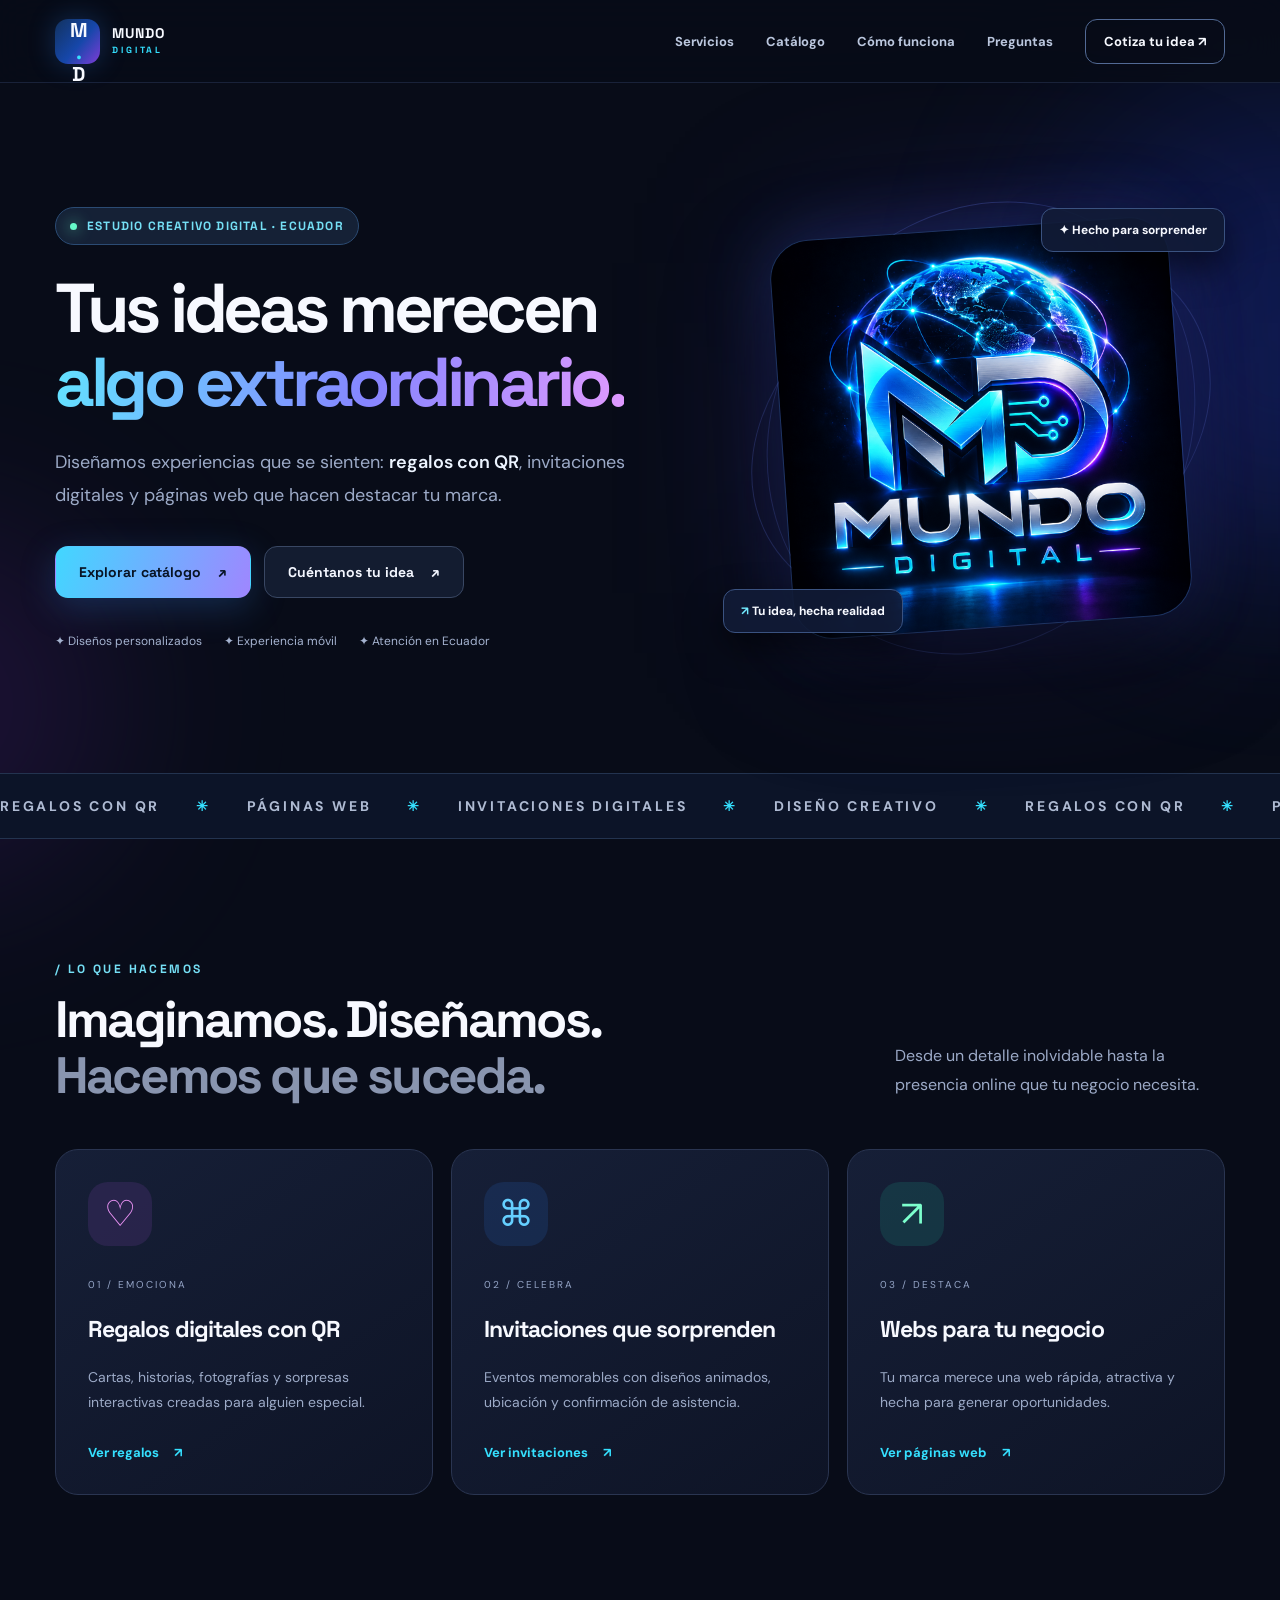
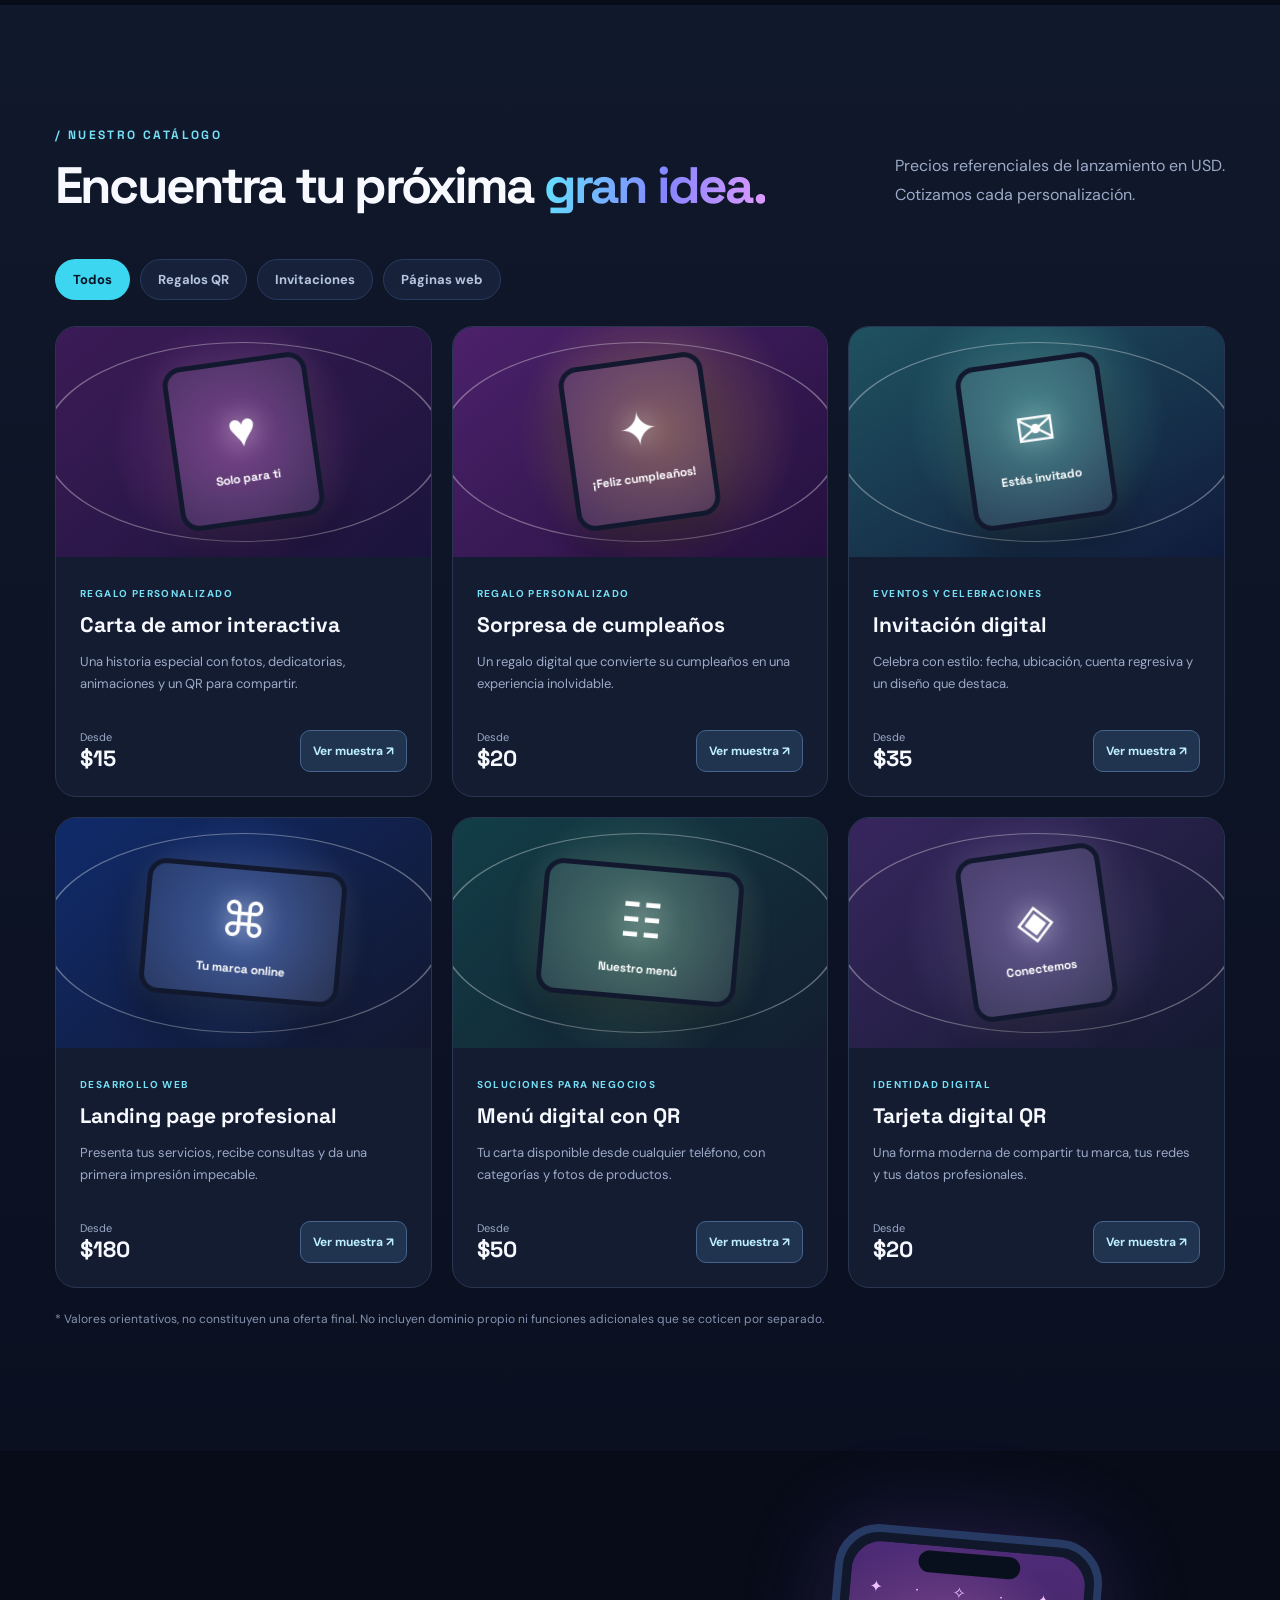
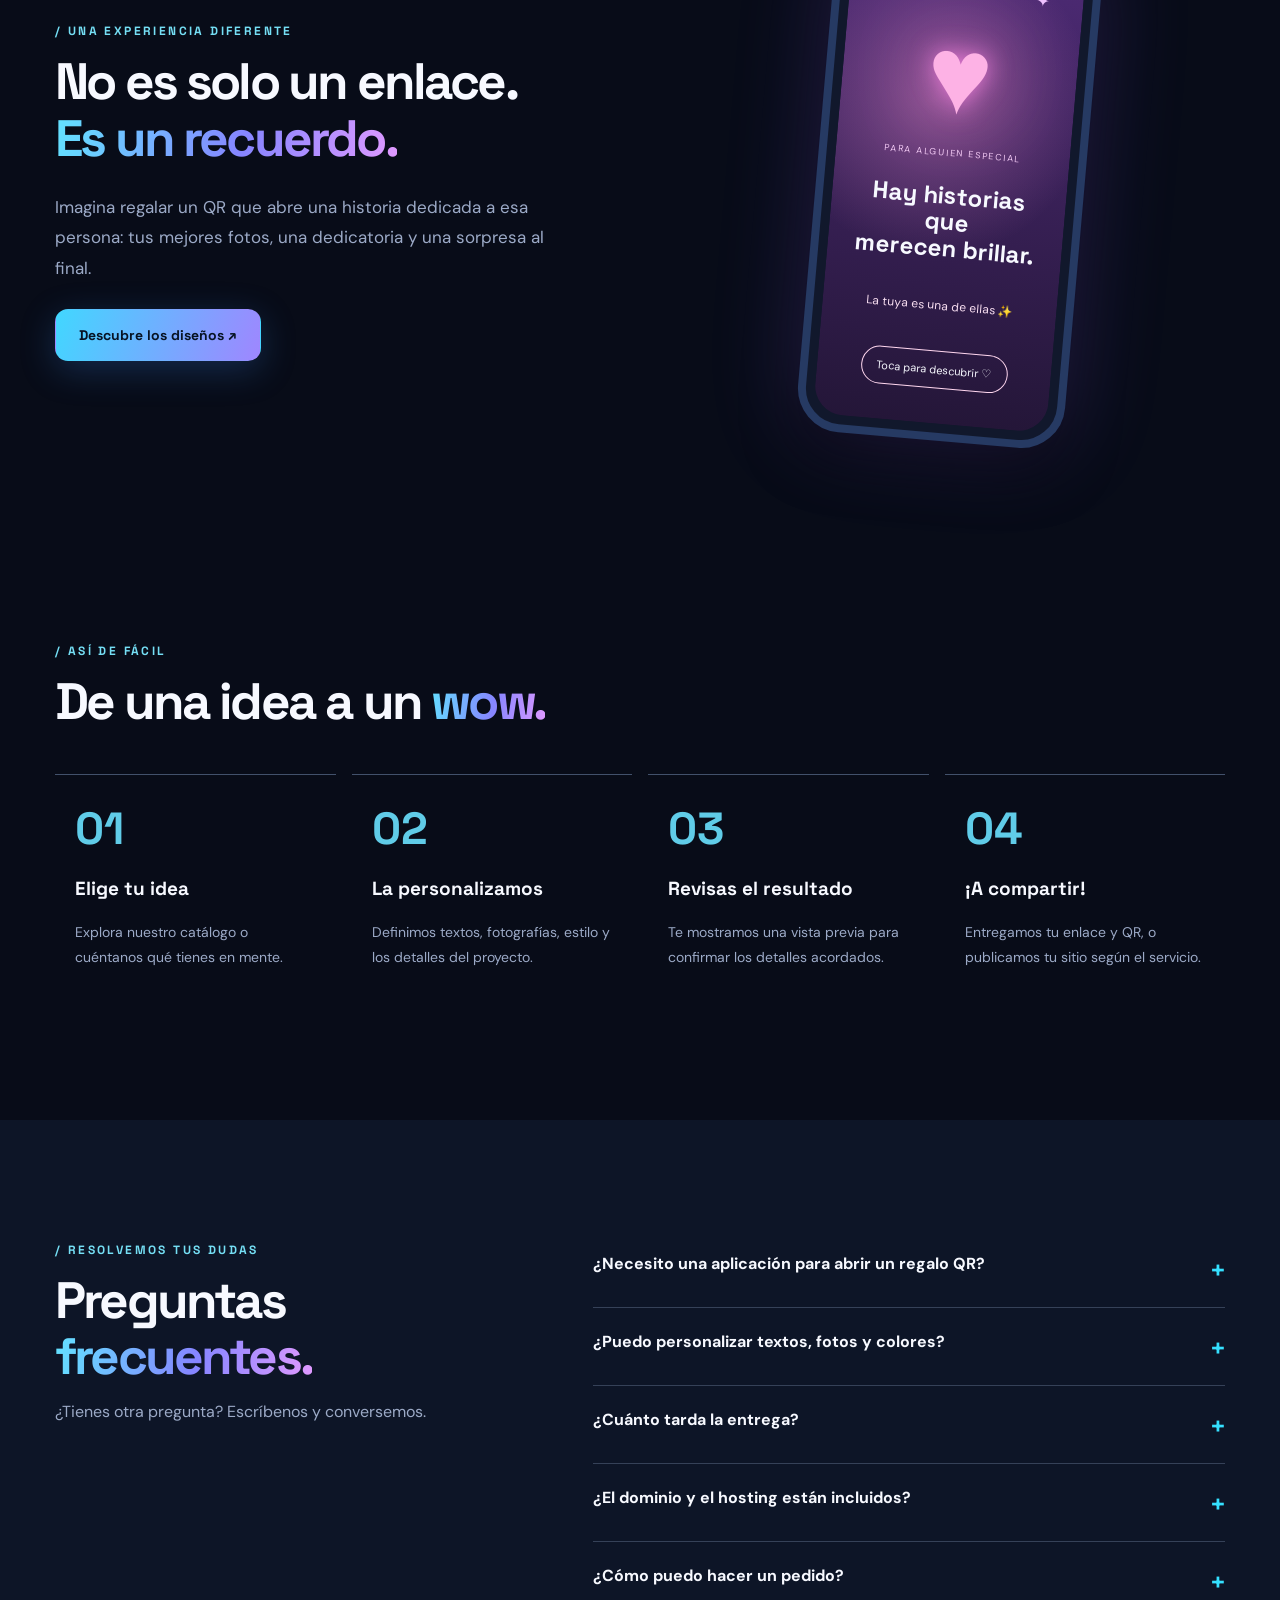
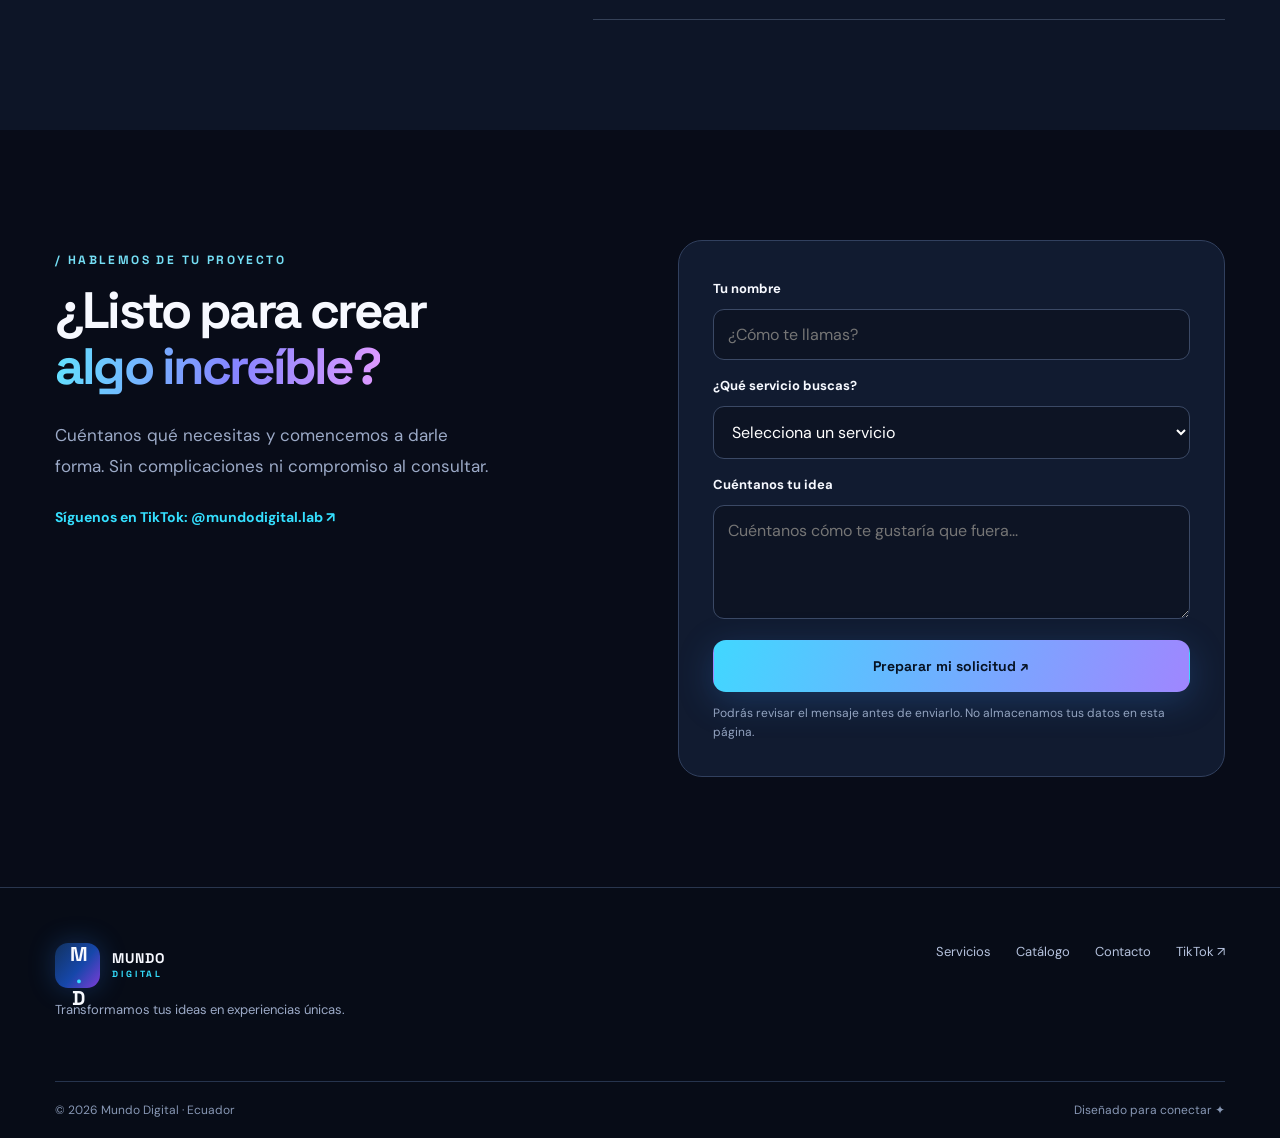
==== index.html @ 15356a8f "Primera version de Mundo Digital" ====
<!doctype html>
<html lang="es">
<head>
<meta charset="utf-8"><meta name="viewport" content="width=device-width, initial-scale=1"><meta name="theme-color" content="#080d1c">
<meta name="description" content="Mundo Digital crea regalos con QR, invitaciones digitales y páginas web modernas. Convertimos tus ideas en experiencias únicas.">
<title>Mundo Digital | Experiencias que conectan</title>
<link rel="icon" href="assets/logo.png" type="image/png">
<link rel="preconnect" href="https://fonts.googleapis.com"><link rel="preconnect" href="https://fonts.gstatic.com" crossorigin>
<link href="https://fonts.googleapis.com/css2?family=DM+Sans:wght@400;500;600;700&family=Space+Grotesk:wght@400;500;600;700&display=swap" rel="stylesheet">
<link rel="stylesheet" href="styles.css">
</head>
<body>
<div class="ambient ambient-a"></div><div class="ambient ambient-b"></div>
<header class="site-header"><nav class="nav wrap" aria-label="Navegación principal"><a class="brand" href="#inicio" aria-label="Mundo Digital, inicio"><span class="brand-icon">M<span class="brand-dot">.</span>D</span><span>MUNDO<span class="brand-light">DIGITAL</span></span></a><button class="menu-toggle" id="menuToggle" aria-label="Abrir menú" aria-expanded="false">☰</button><div class="nav-links" id="navLinks"><a href="#servicios">Servicios</a><a href="#catalogo">Catálogo</a><a href="#proceso">Cómo funciona</a><a href="#preguntas">Preguntas</a><a class="nav-cta" href="#contacto">Cotiza tu idea ↗</a></div></nav></header>
<main>
<section class="hero wrap" id="inicio"><div class="hero-content"><div class="eyebrow"><span class="live-dot"></span> ESTUDIO CREATIVO DIGITAL · ECUADOR</div><h1>Tus ideas merecen<br><span class="gradient-text">algo extraordinario.</span></h1><p class="hero-copy">Diseñamos experiencias que se sienten: <strong>regalos con QR</strong>, invitaciones digitales y páginas web que hacen destacar tu marca.</p><div class="actions"><a class="button primary" href="#catalogo">Explorar catálogo <span>↗</span></a><a class="button ghost" href="#contacto">Cuéntanos tu idea <span>↗</span></a></div><div class="hero-trust"><span>✦ Diseños personalizados</span><span>✦ Experiencia móvil</span><span>✦ Atención en Ecuador</span></div></div><div class="hero-art"><div class="orbit orbit-one"></div><div class="orbit orbit-two"></div><div class="glow"></div><div class="hero-logo"><img src="assets/logo.png" alt="Logotipo de Mundo Digital"></div><div class="floating-tag tag-a">✦ Hecho para sorprender</div><div class="floating-tag tag-b"><span>↗</span> Tu idea, hecha realidad</div></div></section>
<section class="ticker" aria-label="Especialidades"><div class="ticker-track"> REGALOS CON QR <span>✳</span> PÁGINAS WEB <span>✳</span> INVITACIONES DIGITALES <span>✳</span> DISEÑO CREATIVO <span>✳</span> REGALOS CON QR <span>✳</span> PÁGINAS WEB <span>✳</span> INVITACIONES DIGITALES <span>✳</span> DISEÑO CREATIVO <span>✳</span></div></section>
<section class="section wrap" id="servicios"><div class="section-head"><div><p class="kicker">/ LO QUE HACEMOS</p><h2>Imaginamos. Diseñamos.<br><span class="muted">Hacemos que suceda.</span></h2></div><p class="section-intro">Desde un detalle inolvidable hasta la presencia online que tu negocio necesita.</p></div><div class="services"><article class="service-card"><div class="service-symbol purple">♡</div><span class="card-index">01 / EMOCIONA</span><h3>Regalos digitales con QR</h3><p>Cartas, historias, fotografías y sorpresas interactivas creadas para alguien especial.</p><a href="#catalogo">Ver regalos <span>↗</span></a></article><article class="service-card"><div class="service-symbol blue">⌘</div><span class="card-index">02 / CELEBRA</span><h3>Invitaciones que sorprenden</h3><p>Eventos memorables con diseños animados, ubicación y confirmación de asistencia.</p><a href="#catalogo">Ver invitaciones <span>↗</span></a></article><article class="service-card"><div class="service-symbol mint">↗</div><span class="card-index">03 / DESTACA</span><h3>Webs para tu negocio</h3><p>Tu marca merece una web rápida, atractiva y hecha para generar oportunidades.</p><a href="#catalogo">Ver páginas web <span>↗</span></a></article></div></section>
<section class="section catalog-section" id="catalogo"><div class="wrap"><div class="section-head"><div><p class="kicker">/ NUESTRO CATÁLOGO</p><h2>Encuentra tu próxima <span class="gradient-text">gran idea.</span></h2></div><p class="section-intro">Precios referenciales de lanzamiento en USD. Cotizamos cada personalización.</p></div><div class="filters" role="group" aria-label="Filtrar catálogo"><button class="filter active" data-filter="todos" aria-pressed="true">Todos</button><button class="filter" data-filter="regalos" aria-pressed="false">Regalos QR</button><button class="filter" data-filter="eventos" aria-pressed="false">Invitaciones</button><button class="filter" data-filter="web" aria-pressed="false">Páginas web</button></div><div class="product-grid" id="productGrid"></div><p class="price-disclaimer">* Valores orientativos, no constituyen una oferta final. No incluyen dominio propio ni funciones adicionales que se coticen por separado.</p></div></section>
<section class="showcase wrap"><div class="showcase-text"><p class="kicker">/ UNA EXPERIENCIA DIFERENTE</p><h2>No es solo un enlace.<br><span class="gradient-text">Es un recuerdo.</span></h2><p>Imagina regalar un QR que abre una historia dedicada a esa persona: tus mejores fotos, una dedicatoria y una sorpresa al final.</p><a class="button primary" href="#catalogo">Descubre los diseños ↗</a></div><div class="phone-frame"><div class="phone-notch"></div><div class="phone-screen"><div class="screen-stars">✦ · ✧ · ✦</div><div class="heart-big">♥</div><div class="screen-label">PARA ALGUIEN ESPECIAL</div><h3>Hay historias que<br>merecen brillar.</h3><p>La tuya es una de ellas ✨</p><div class="phone-pill">Toca para descubrir ♡</div></div></div></section>
<section class="section wrap" id="proceso"><div class="section-head"><div><p class="kicker">/ ASÍ DE FÁCIL</p><h2>De una idea a un <span class="gradient-text">wow.</span></h2></div></div><div class="steps"><article><div class="step-num">01</div><h3>Elige tu idea</h3><p>Explora nuestro catálogo o cuéntanos qué tienes en mente.</p></article><article><div class="step-num">02</div><h3>La personalizamos</h3><p>Definimos textos, fotografías, estilo y los detalles del proyecto.</p></article><article><div class="step-num">03</div><h3>Revisas el resultado</h3><p>Te mostramos una vista previa para confirmar los detalles acordados.</p></article><article><div class="step-num">04</div><h3>¡A compartir!</h3><p>Entregamos tu enlace y QR, o publicamos tu sitio según el servicio.</p></article></div></section>
<section class="section faq-section" id="preguntas"><div class="wrap faq-layout"><div><p class="kicker">/ RESOLVEMOS TUS DUDAS</p><h2>Preguntas<br><span class="gradient-text">frecuentes.</span></h2><p class="faq-hint">¿Tienes otra pregunta? Escríbenos y conversemos.</p></div><div class="faq-items"><details><summary>¿Necesito una aplicación para abrir un regalo QR?</summary><p>No. Normalmente basta con escanear el código QR con la cámara del celular y abrir el enlace en el navegador.</p></details><details><summary>¿Puedo personalizar textos, fotos y colores?</summary><p>Sí. Acordamos qué elementos se pueden personalizar según el diseño y el paquete elegido.</p></details><details><summary>¿Cuánto tarda la entrega?</summary><p>Depende del servicio y la complejidad. Te indicaremos un plazo específico antes de confirmar el pedido.</p></details><details><summary>¿El dominio y el hosting están incluidos?</summary><p>El alojamiento y los dominios personalizados se detallan en cada cotización. Te explicamos las opciones y posibles renovaciones antes de contratar.</p></details><details><summary>¿Cómo puedo hacer un pedido?</summary><p>Completa el formulario al final. Prepararemos un mensaje con los datos de tu idea para que puedas enviarlo a nuestro contacto comercial.</p></details></div></div></section>
<section class="section wrap contact-section" id="contacto"><div class="contact-copy"><p class="kicker">/ HABLEMOS DE TU PROYECTO</p><h2>¿Listo para crear<br><span class="gradient-text">algo increíble?</span></h2><p>Cuéntanos qué necesitas y comencemos a darle forma. Sin complicaciones ni compromiso al consultar.</p><a class="social-link" href="https://www.tiktok.com/@mundodigital.lab" target="_blank" rel="noopener noreferrer">Síguenos en TikTok: @mundodigital.lab ↗</a></div><form id="contactForm" class="contact-form"><label for="clientName">Tu nombre</label><input id="clientName" name="name" maxlength="80" required placeholder="¿Cómo te llamas?"><label for="serviceSelect">¿Qué servicio buscas?</label><select id="serviceSelect" name="service" required><option value="">Selecciona un servicio</option><option>Regalo digital con QR</option><option>Invitación digital</option><option>Página web para negocio</option><option>Menú o tarjeta con QR</option><option>Otro proyecto</option></select><label for="projectMessage">Cuéntanos tu idea</label><textarea id="projectMessage" name="message" rows="4" maxlength="1000" required placeholder="Cuéntanos cómo te gustaría que fuera..."></textarea><button class="button primary submit" type="submit">Preparar mi solicitud ↗</button><p class="form-note" id="formNote">Podrás revisar el mensaje antes de enviarlo. No almacenamos tus datos en esta página.</p><div id="contactResult" class="contact-result" hidden><strong>Tu mensaje está listo</strong><textarea id="preparedMessage" readonly rows="5" aria-label="Mensaje preparado"></textarea><div class="result-actions"><button class="button ghost" id="copyMessage" type="button">Copiar mensaje</button><a class="button primary" id="sendMessage" target="_blank" rel="noopener noreferrer" hidden>Enviar por WhatsApp ↗</a></div><p id="contactSetupNote"></p></div></form></section>
</main>
<footer class="footer"><div class="wrap footer-top"><div><a class="brand" href="#inicio"><span class="brand-icon">M<span class="brand-dot">.</span>D</span><span>MUNDO<span class="brand-light">DIGITAL</span></span></a><p>Transformamos tus ideas en experiencias únicas.</p></div><div class="footer-nav"><a href="#servicios">Servicios</a><a href="#catalogo">Catálogo</a><a href="#contacto">Contacto</a><a href="https://www.tiktok.com/@mundodigital.lab" target="_blank" rel="noopener noreferrer">TikTok ↗</a></div></div><div class="wrap footer-bottom"><span>© <span id="year"></span> Mundo Digital · Ecuador</span><span>Diseñado para conectar ✦</span></div></footer>
<dialog id="demoModal" class="demo-modal"><button class="modal-close" id="closeModal" aria-label="Cerrar demostración">×</button><div id="modalInner"></div></dialog>
<script src="script.js" defer></script>
</body></html>
---- styles.css ----
:root{--bg:#080c18;--panel:#11182b;--line:#25314b;--txt:#f7f9ff;--sub:#9caac7;--cyan:#35e0ff;--purple:#a37aff;--pink:#ff7ac9}*{box-sizing:border-box}html{scroll-behavior:smooth}body{margin:0;background:var(--bg);color:var(--txt);font-family:'DM Sans',sans-serif;overflow-x:hidden}h1,h2,h3,.brand,.button,.step-num{font-family:'Space Grotesk',sans-serif}a{color:inherit;text-decoration:none}button,input,select,textarea{font:inherit}button{cursor:pointer}button:focus-visible,a:focus-visible,input:focus-visible,select:focus-visible,textarea:focus-visible,summary:focus-visible{outline:2px solid var(--cyan);outline-offset:4px}.wrap{width:min(1170px,calc(100% - 48px));margin:auto}.ambient{position:absolute;pointer-events:none;border-radius:50%;filter:blur(95px);z-index:-1}.ambient-a{width:450px;height:480px;background:#172987;top:90px;right:-230px;opacity:.48}.ambient-b{width:350px;height:350px;background:#4b1f78;top:530px;left:-240px;opacity:.32}.site-header{position:sticky;top:0;z-index:30;background:#080c18dc;backdrop-filter:blur(18px);border-bottom:1px solid #192239}.nav{height:82px;display:flex;align-items:center;justify-content:space-between}.brand{display:inline-flex;align-items:center;gap:12px;font-size:14px;font-weight:700;letter-spacing:.08em;line-height:1.1}.brand>span:last-child{display:grid}.brand-light{color:var(--cyan);letter-spacing:.32em;font-size:9px;margin-top:4px}.brand-icon{width:45px;height:45px;border-radius:13px;background:linear-gradient(130deg,#12325f,#1647aa 55%,#7e3cd7);display:grid;place-items:center;box-shadow:0 0 27px #286bce55;font-size:20px;letter-spacing:-.12em}.brand-dot{color:var(--cyan)}.nav-links{display:flex;align-items:center;gap:32px;font-size:13px;font-weight:700}.nav-links>a:not(.nav-cta){color:#bbc7de;transition:color .2s}.nav-links>a:hover{color:var(--cyan)}.nav-cta{padding:13px 18px;border:1px solid #526a95;border-radius:12px}.menu-toggle{display:none;border:1px solid var(--line);background:var(--panel);color:white;border-radius:10px;padding:7px 12px;font-size:22px}.hero{min-height:690px;padding-top:100px;padding-bottom:100px;display:grid;grid-template-columns:1.15fr .85fr;align-items:center;gap:24px}.eyebrow,.kicker{font-family:'Space Grotesk',sans-serif;font-size:12px;letter-spacing:.2em;color:#75dff5;font-weight:700}.eyebrow{display:inline-flex;align-items:center;gap:10px;background:#1b2c46aa;border:1px solid #2b4b73;border-radius:30px;padding:10px 14px;letter-spacing:.1em}.live-dot{background:#65f9c8;box-shadow:0 0 15px #65f9c8;width:7px;height:7px;border-radius:50%}h1{font-size:clamp(44px,5.4vw,76px);line-height:1.06;letter-spacing:-.065em;margin:27px 0}h2{font-size:clamp(35px,4vw,58px);line-height:1.1;letter-spacing:-.055em;margin:15px 0 0}.gradient-text{background:linear-gradient(100deg,#62e3ff,#8685ff 55%,#e19aff);color:transparent;background-clip:text}.muted{color:#8995af}.hero-copy{font-size:18px;color:var(--sub);line-height:1.85;max-width:590px}.hero-copy strong{color:#ecf4ff;font-weight:600}.actions{display:flex;flex-wrap:wrap;gap:13px;margin:33px 0}.button{display:inline-flex;align-items:center;justify-content:center;gap:17px;border-radius:13px;padding:16px 23px;font-size:14px;font-weight:700;transition:transform .2s,box-shadow .2s;border:1px solid transparent}.button:hover{transform:translateY(-3px)}.primary{background:linear-gradient(110deg,#41d7ff,#9f86ff);color:#071324;box-shadow:0 9px 35px #357fdd44}.ghost{border-color:#394763;background:#131c30;color:#f4f7ff}.hero-trust{display:flex;flex-wrap:wrap;gap:13px 22px;font-size:12px;color:#a5b3d0;margin-top:35px}.hero-art{height:490px;position:relative;display:grid;place-items:center}.hero-logo{width:min(92%,400px);aspect-ratio:1;overflow:hidden;border-radius:40px;transform:rotate(-4deg);box-shadow:0 40px 100px #0009,0 0 65px #436cff44;border:1px solid #3268aa66;position:relative;z-index:2}.hero-logo img{width:100%;height:100%;object-fit:cover}.orbit{position:absolute;border:1px solid #5d72d254;border-radius:50%;transform:rotate(-25deg)}.orbit-one{width:480px;height:350px}.orbit-two{width:410px;height:470px;transform:rotate(33deg)}.glow{position:absolute;width:330px;height:330px;background:#4635bd77;filter:blur(90px)}.floating-tag{position:absolute;z-index:3;background:#111b36e8;border:1px solid #3a5280;border-radius:12px;padding:13px 17px;box-shadow:0 15px 35px #0008;font-size:12px;font-weight:700}.tag-a{top:25px;right:0}.tag-b{bottom:40px;left:-15px}.tag-b span{color:#72eaff}.ticker{overflow:hidden;padding:23px 0;background:#0c1428;border-top:1px solid #23334f;border-bottom:1px solid #23334f;white-space:nowrap}.ticker-track{width:max-content;font-size:14px;letter-spacing:.2em;font-weight:700;animation:marquee 40s linear infinite;color:#afbbd3}.ticker-track span{color:var(--cyan);margin:0 30px}@keyframes marquee{to{transform:translateX(-50%)}}.section{padding-top:110px;padding-bottom:110px}.section-head{display:flex;justify-content:space-between;align-items:end;gap:40px;margin-bottom:44px}.section-intro{max-width:330px;color:var(--sub);line-height:1.8;margin-bottom:5px}.services{display:grid;grid-template-columns:repeat(3,1fr);gap:18px}.service-card{background:linear-gradient(145deg,#161f37,#0e1426);border:1px solid #2a3551;border-radius:23px;padding:32px;min-height:345px;transition:transform .2s,border-color .2s}.service-card:hover,.product-card:hover{transform:translateY(-5px);border-color:#4b81c6}.service-symbol{width:64px;height:64px;border-radius:20px;display:grid;place-items:center;font-size:36px;margin-bottom:26px}.purple{background:#703d9938;color:#ed94f7}.blue{background:#2356a53b;color:#65cfff}.mint{background:#185a5b66;color:#7cffcd}.card-index{font-size:10px;letter-spacing:.2em;color:#95a5c7}.service-card h3{font-size:23px;letter-spacing:-.04em;line-height:1.15}.service-card p,.steps p{color:var(--sub);line-height:1.8;font-size:14px}.service-card a{display:inline-flex;gap:15px;margin-top:15px;color:var(--cyan);font-weight:700;font-size:13px}.catalog-section{background:linear-gradient(180deg,#10182b,#0a1020)}.filters{display:flex;flex-wrap:wrap;gap:10px;margin-bottom:26px}.filter{background:#17223a;color:#b7c4df;border:1px solid #2a3b60;padding:11px 17px;border-radius:25px;font-weight:700;font-size:13px}.filter.active{background:#3dd6f1;color:#081426;border-color:transparent}.product-grid{display:grid;grid-template-columns:repeat(3,1fr);gap:20px}.product-card{background:#131c31;border:1px solid #293652;border-radius:21px;overflow:hidden;transition:transform .2s,border-color .2s}.product-art{height:230px;position:relative;display:flex;align-items:center;justify-content:center;overflow:hidden}.art-love{background:radial-gradient(circle at 48% 50%,#c455ca66,transparent 55%),linear-gradient(140deg,#3c1b56,#1a143c)}.art-birthday{background:radial-gradient(circle at 55% 45%,#efb34c55,transparent 58%),linear-gradient(140deg,#4c216b,#24113e)}.art-event{background:radial-gradient(circle at 50% 40%,#68efdc55,transparent 55%),linear-gradient(150deg,#1f5260,#101b3c)}.art-web{background:radial-gradient(circle at 50% 50%,#598cff66,transparent 55%),linear-gradient(140deg,#102b6b,#12172e)}.art-menu{background:radial-gradient(circle at 50% 50%,#8ed6a555,transparent 60%),linear-gradient(140deg,#123e47,#131e30)}.art-card{background:radial-gradient(circle at 50% 50%,#a690f455,transparent 60%),linear-gradient(140deg,#37265e,#141a31)}.art-screen{height:165px;width:145px;border:5px solid #12192f;border-radius:19px;background:#ffffff18;box-shadow:0 20px 40px #0006,0 0 35px #ffffff1a;display:flex;flex-direction:column;justify-content:center;align-items:center;transform:rotate(-8deg);backdrop-filter:blur(8px);gap:9px;text-align:center;padding:10px}.art-web .art-screen,.art-menu .art-screen{width:200px;height:135px;transform:rotate(5deg)}.art-screen .visual-symbol{font-size:48px;color:#fff;text-shadow:0 0 26px #fff9}.visual-caption{font-family:'Space Grotesk';font-size:12px;font-weight:700;color:white}.art-shine{position:absolute;width:200px;height:200px;border:1px solid #ffffff55;border-radius:50%;transform:scaleX(2)}.product-info{padding:24px}.product-info .type{font-size:10px;letter-spacing:.14em;color:#75dff5;font-weight:700}.product-info h3{margin:9px 0;font-size:21px}.product-info p{font-size:13px;line-height:1.7;color:var(--sub);min-height:64px}.product-bottom{display:flex;align-items:center;justify-content:space-between;gap:8px;margin-top:15px}.price{font-family:'Space Grotesk';font-size:22px;font-weight:700}.price small{font-family:'DM Sans';font-size:11px;color:var(--sub);font-weight:400;display:block}.demo-btn{border:1px solid #46648c;border-radius:10px;background:#203450;color:#bdefff;font-weight:700;font-size:12px;padding:12px}.price-disclaimer{color:#8391b0;font-size:12px;line-height:1.6;margin-top:22px}.showcase{padding-top:80px;padding-bottom:80px;display:grid;grid-template-columns:1fr 1fr;align-items:center;gap:70px}.showcase-text p:not(.kicker){max-width:500px;color:var(--sub);font-size:17px;line-height:1.8;margin:25px 0}.phone-frame{width:268px;height:510px;border:8px solid #263a63;background:#11182c;border-radius:44px;padding:9px;margin:auto;position:relative;box-shadow:0 0 90px #8c61ff3a,0 25px 50px #0008;transform:rotate(5deg)}.phone-notch{position:absolute;left:calc(50% - 51px);top:14px;width:102px;height:22px;border-radius:25px;background:#09101d;z-index:2}.phone-screen{border-radius:30px;width:100%;height:100%;background:radial-gradient(circle at 40% 32%,#ce7bbd77,transparent 45%),linear-gradient(#4e2b76,#241638);display:flex;flex-direction:column;align-items:center;justify-content:center;text-align:center;padding:19px}.screen-stars{color:#efc1ff;letter-spacing:15px}.heart-big{font-size:110px;color:#fdb2e5;text-shadow:0 0 25px #ec7dd9,0 0 80px #f88aca;animation:heartbeat 2s ease-in-out infinite}@keyframes heartbeat{50%{transform:scale(1.11)}}.screen-label{font-size:9px;letter-spacing:.2em;color:#f2c9f4}.phone-screen h3{font-size:24px;line-height:1.1}.phone-screen p{font-size:12px;color:#f9dff2}.phone-pill{margin-top:25px;padding:11px 15px;border:1px solid #ffd7ef;border-radius:25px;font-size:11px}.steps{display:grid;grid-template-columns:repeat(4,1fr);gap:16px}.steps article{padding:25px 20px;border-top:1px solid #42516b}.step-num{font-size:45px;font-weight:700;color:#60cce8}.steps h3{font-size:19px}.faq-section{background:#0d1527}.faq-layout{display:grid;grid-template-columns:.85fr 1.15fr;gap:70px}.faq-hint{color:var(--sub)}.faq-items details{border-bottom:1px solid #354158;padding:23px 0}.faq-items summary{font-weight:700;cursor:pointer;list-style:none;display:flex;justify-content:space-between;gap:15px}.faq-items summary:after{content:'+';font-size:24px;color:var(--cyan)}.faq-items details[open] summary:after{content:'−'}.faq-items details p{color:var(--sub);font-size:14px;line-height:1.8}.contact-section{display:grid;grid-template-columns:1fr 1fr;gap:75px}.contact-copy>p:not(.kicker){font-size:17px;line-height:1.8;color:var(--sub);max-width:440px;margin:25px 0}.social-link{font-size:14px;color:var(--cyan);font-weight:700}.contact-form{background:#111b30;border:1px solid #31405e;border-radius:24px;padding:34px;display:flex;flex-direction:column;gap:12px}.contact-form label{font-size:13px;font-weight:700;margin-top:5px}.contact-form input,.contact-form select,.contact-form textarea,.contact-result textarea{border:1px solid #3b4965;background:#0d1424;color:#fff;border-radius:11px;padding:14px;outline:none;max-width:100%;width:100%;resize:vertical}.contact-form input:focus,.contact-form textarea:focus,.contact-form select:focus{border-color:var(--cyan)}.submit{margin-top:9px;width:100%}.form-note,.contact-result p{color:#93a3c0;font-size:12px;line-height:1.6;margin:0}.contact-result{padding:18px;background:#0b2531;border:1px solid #25617a;border-radius:12px;margin-top:14px}.contact-result strong{display:block;margin-bottom:10px}.result-actions{display:flex;gap:8px;flex-wrap:wrap;margin:10px 0}.result-actions .button{padding:11px;font-size:12px}.footer{border-top:1px solid #29364e;background:#070c17}.footer-top{display:flex;justify-content:space-between;align-items:start;padding-top:55px;padding-bottom:50px}.footer-top p{color:var(--sub);font-size:13px}.footer-nav{display:flex;gap:25px;font-size:13px;color:#b5c2dd}.footer-bottom{display:flex;justify-content:space-between;gap:20px;padding:20px 0;border-top:1px solid #26344d;color:#8797b4;font-size:12px}.demo-modal{width:min(520px,calc(100% - 30px));padding:35px;border:1px solid #526995;border-radius:24px;background:#111b31;color:white;box-shadow:0 30px 90px #000d}.demo-modal::backdrop{background:#050817ce;backdrop-filter:blur(6px)}.modal-close{position:absolute;right:15px;top:12px;border:0;background:none;color:white;font-size:29px}.modal-visual{text-align:center;padding:40px 20px;border-radius:16px;background:linear-gradient(145deg,#36275f,#153358);margin-bottom:20px}.modal-visual .modal-symbol{font-size:65px;display:block;margin-bottom:10px}.modal-visual h3{font-size:27px;margin:10px}.modal-visual p{color:#d7e2ff}.demo-modal>div>p{color:var(--sub);line-height:1.7}.modal-badge{color:#8deafa;font-size:11px;letter-spacing:.1em;font-weight:700}.modal-footer{display:flex;justify-content:space-between;align-items:center;gap:10px;margin-top:22px}.modal-footer strong{font-size:22px}@media(max-width:960px){.hero{grid-template-columns:1fr;min-height:0;padding-top:65px;text-align:center}.hero-copy{margin:auto}.actions,.hero-trust{justify-content:center}.hero-art{height:430px}.section-head{align-items:start}.services,.product-grid{grid-template-columns:repeat(2,1fr)}.steps{grid-template-columns:repeat(2,1fr)}.contact-section{gap:30px}.faq-layout{gap:30px}}@media(max-width:680px){.wrap{width:min(100% - 32px,1170px)}.nav{height:72px}.menu-toggle{display:block}.nav-links{display:none;position:absolute;top:72px;left:0;right:0;background:#0d1528;border-bottom:1px solid #2b3a55;padding:22px;flex-direction:column;align-items:stretch;gap:18px}.nav-links.open{display:flex}.nav-cta{text-align:center}.hero{padding-top:58px;padding-bottom:65px}.hero h1{font-size:clamp(42px,11vw,62px)}.hero-copy{font-size:16px}.hero-art{height:340px}.hero-logo{width:280px;border-radius:30px}.orbit-one{width:330px;height:260px}.orbit-two{width:290px;height:330px}.floating-tag{padding:8px 10px;font-size:10px}.tag-a{top:0}.tag-b{bottom:3px;left:0}.section{padding-top:70px;padding-bottom:70px}.section-head{display:block}.section-intro{margin-top:19px}.services,.product-grid,.steps,.showcase,.faq-layout,.contact-section{grid-template-columns:1fr}.service-card{min-height:0}.showcase{gap:40px}.phone-frame{transform:rotate(2deg)}.footer-top,.footer-bottom{flex-direction:column;gap:25px}.footer-nav{flex-wrap:wrap}.contact-form{padding:22px}.eyebrow{font-size:10px}.ticker{padding:15px 0}.ticker-track{font-size:11px}}@media(prefers-reduced-motion:reduce){*,*:before,*:after{animation:none!important;scroll-behavior:auto!important;transition:none!important}}
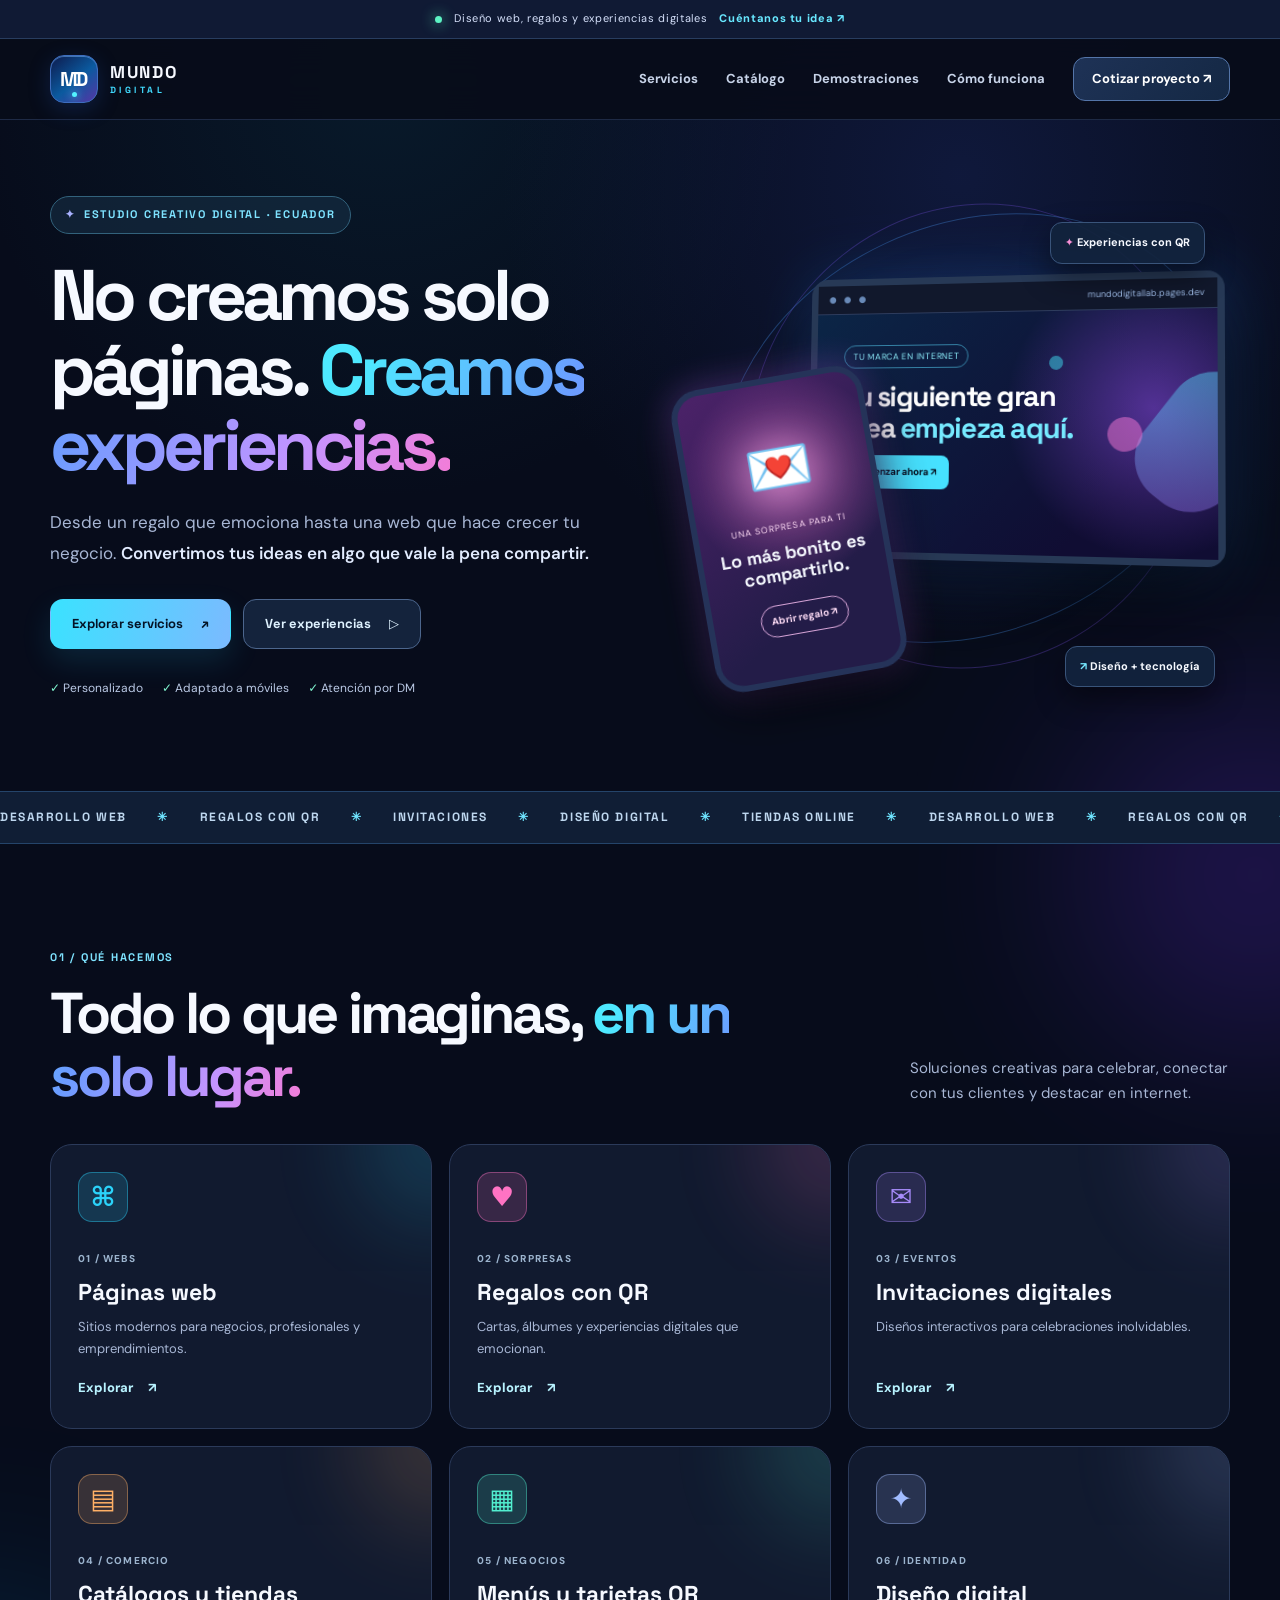
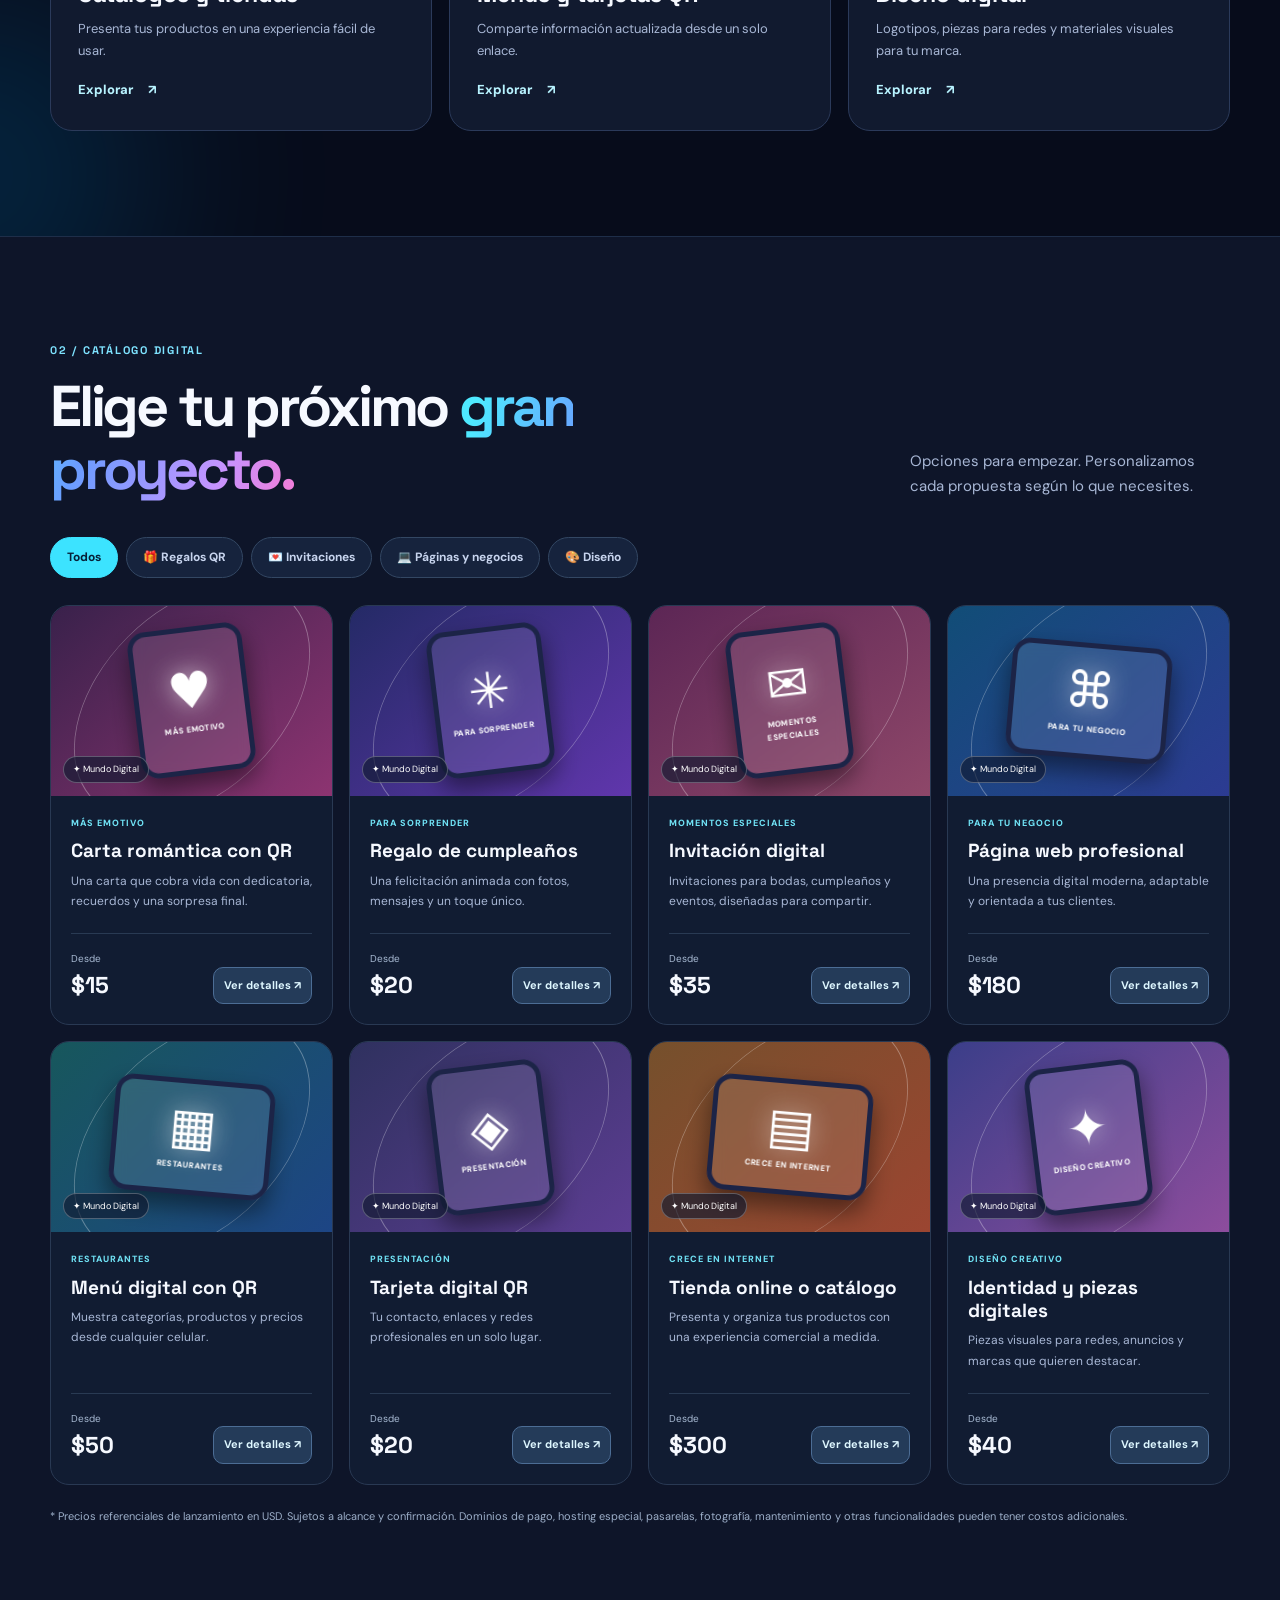
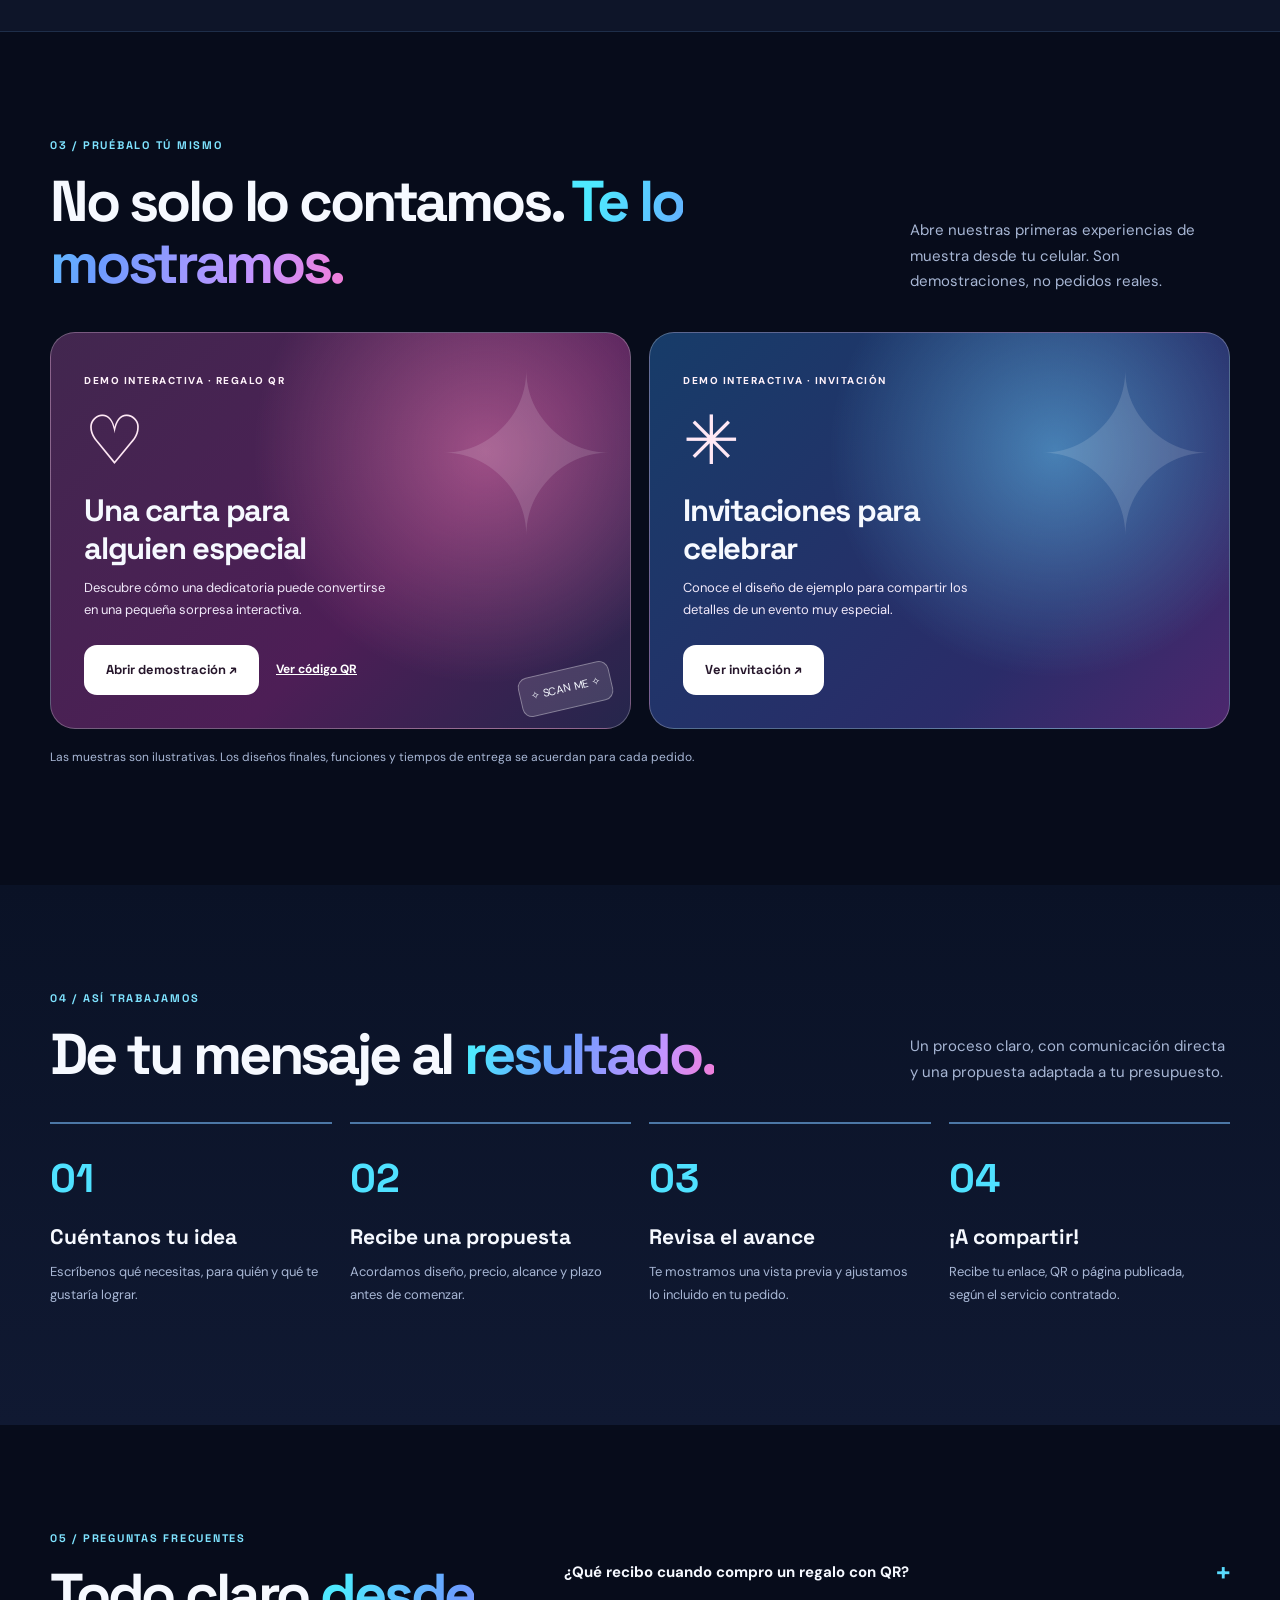
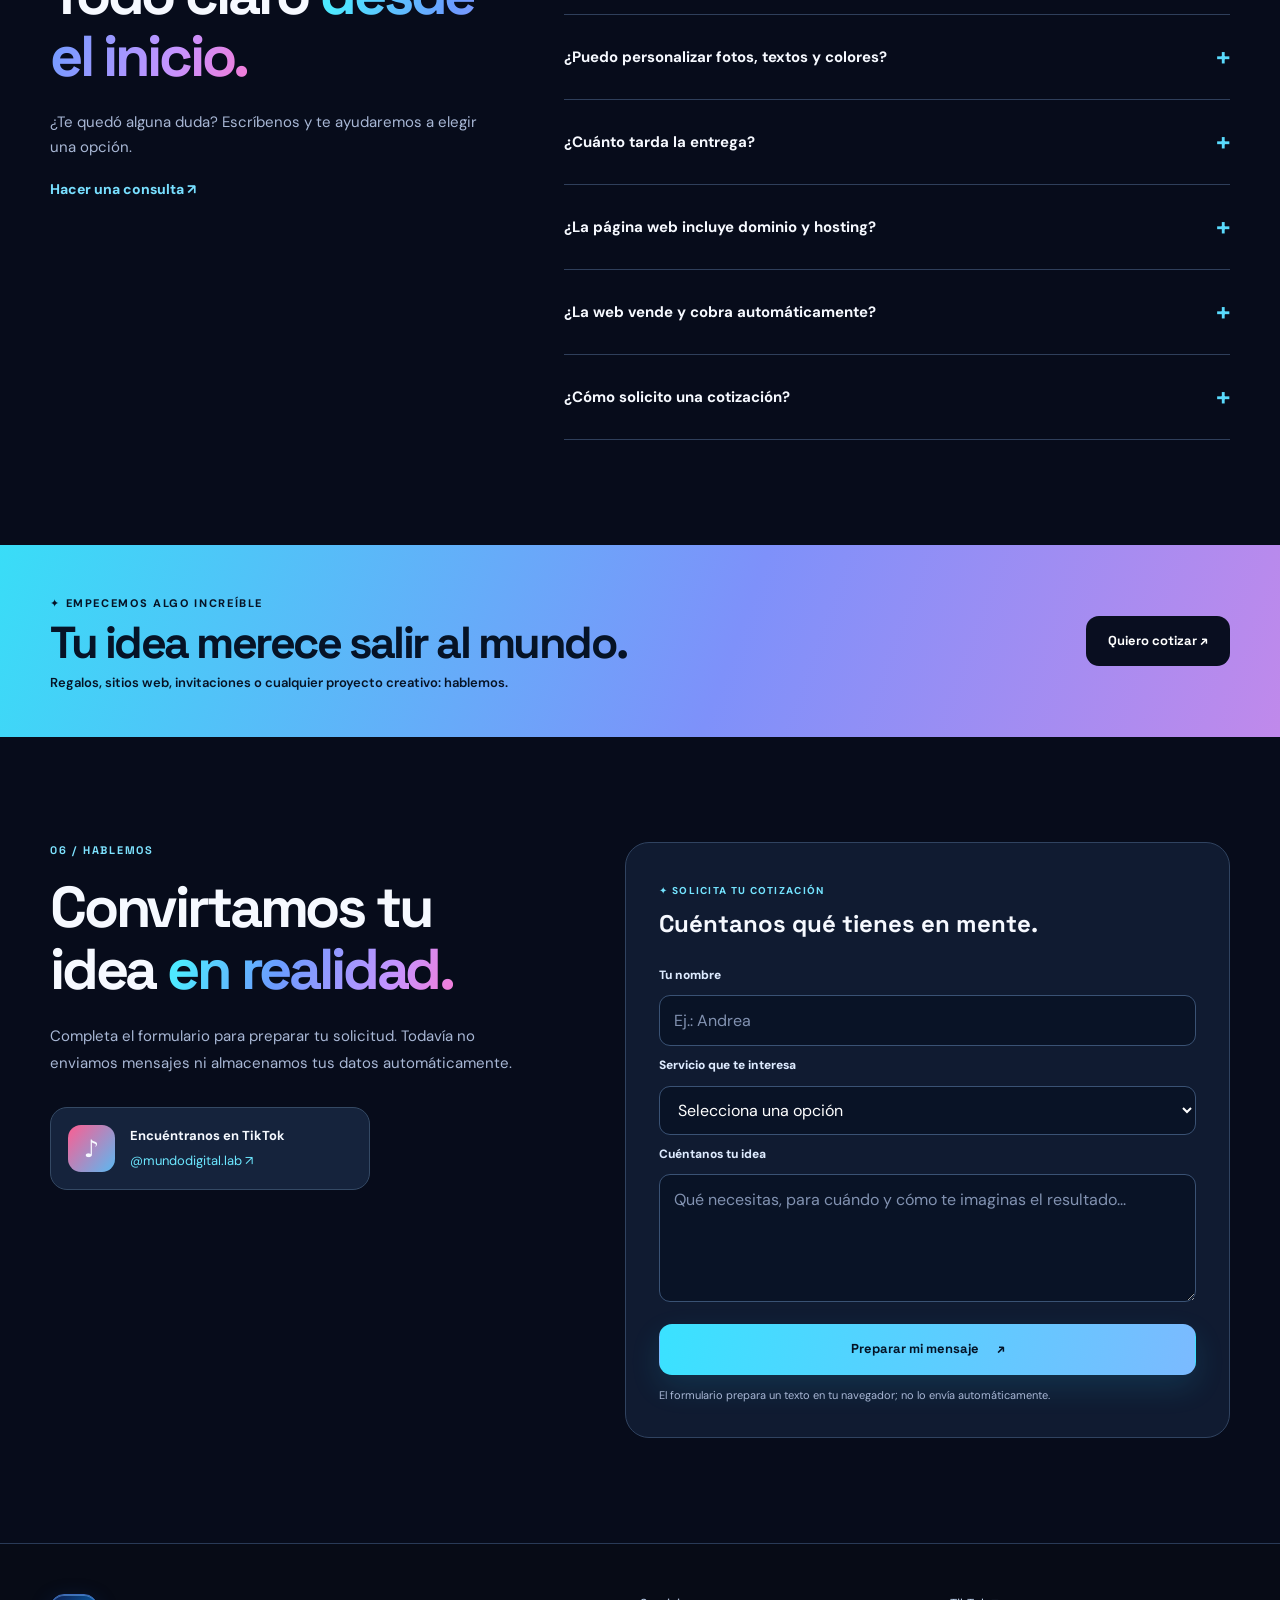
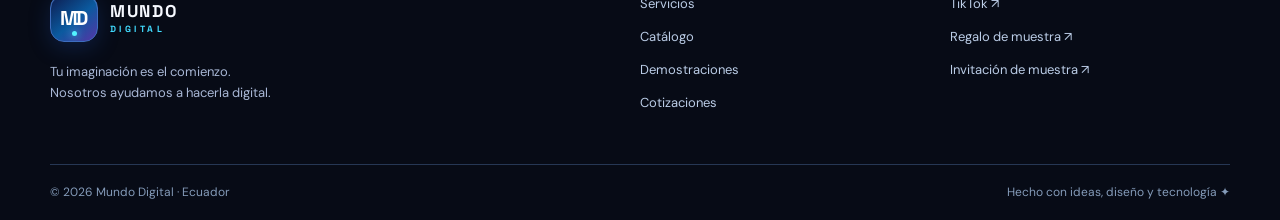
==== commit 25c8c5d8: "Actualizacion Mundo Digital 2.0" ====
--- a/index.html
+++ b/index.html
@@ -1,28 +1,114 @@
 <!doctype html>
 <html lang="es">
 <head>
-<meta charset="utf-8"><meta name="viewport" content="width=device-width, initial-scale=1"><meta name="theme-color" content="#080d1c">
-<meta name="description" content="Mundo Digital crea regalos con QR, invitaciones digitales y páginas web modernas. Convertimos tus ideas en experiencias únicas.">
-<title>Mundo Digital | Experiencias que conectan</title>
-<link rel="icon" href="assets/logo.png" type="image/png">
-<link rel="preconnect" href="https://fonts.googleapis.com"><link rel="preconnect" href="https://fonts.gstatic.com" crossorigin>
-<link href="https://fonts.googleapis.com/css2?family=DM+Sans:wght@400;500;600;700&family=Space+Grotesk:wght@400;500;600;700&display=swap" rel="stylesheet">
-<link rel="stylesheet" href="styles.css">
+  <meta charset="utf-8">
+  <meta name="viewport" content="width=device-width, initial-scale=1">
+  <meta name="theme-color" content="#080c1b">
+  <meta name="description" content="Mundo Digital: páginas web profesionales, regalos con QR, invitaciones, tiendas online y diseño digital. Creatividad desde Ecuador para tus ideas.">
+  <meta property="og:type" content="website">
+  <meta property="og:title" content="Mundo Digital — Tus ideas cobran vida">
+  <meta property="og:description" content="Páginas web, regalos personalizados con QR, invitaciones y experiencias digitales creativas.">
+  <meta property="og:url" content="https://mundodigitallab.pages.dev/">
+  <meta property="og:image" content="https://mundodigitallab.pages.dev/assets/social-preview.png">
+  <link rel="canonical" href="https://mundodigitallab.pages.dev/">
+  <title>Mundo Digital — Páginas web, regalos QR y diseño creativo</title>
+  <link rel="icon" href="assets/favicon.svg" type="image/svg+xml">
+  <link rel="preconnect" href="https://fonts.googleapis.com">
+  <link rel="preconnect" href="https://fonts.gstatic.com" crossorigin>
+  <link href="https://fonts.googleapis.com/css2?family=DM+Sans:wght@400;500;600;700;800&family=Space+Grotesk:wght@400;500;600;700&display=swap" rel="stylesheet">
+  <link rel="stylesheet" href="styles.css">
+  <script src="script.js" defer></script>
 </head>
 <body>
-<div class="ambient ambient-a"></div><div class="ambient ambient-b"></div>
-<header class="site-header"><nav class="nav wrap" aria-label="Navegación principal"><a class="brand" href="#inicio" aria-label="Mundo Digital, inicio"><span class="brand-icon">M<span class="brand-dot">.</span>D</span><span>MUNDO<span class="brand-light">DIGITAL</span></span></a><button class="menu-toggle" id="menuToggle" aria-label="Abrir menú" aria-expanded="false">☰</button><div class="nav-links" id="navLinks"><a href="#servicios">Servicios</a><a href="#catalogo">Catálogo</a><a href="#proceso">Cómo funciona</a><a href="#preguntas">Preguntas</a><a class="nav-cta" href="#contacto">Cotiza tu idea ↗</a></div></nav></header>
-<main>
-<section class="hero wrap" id="inicio"><div class="hero-content"><div class="eyebrow"><span class="live-dot"></span> ESTUDIO CREATIVO DIGITAL · ECUADOR</div><h1>Tus ideas merecen<br><span class="gradient-text">algo extraordinario.</span></h1><p class="hero-copy">Diseñamos experiencias que se sienten: <strong>regalos con QR</strong>, invitaciones digitales y páginas web que hacen destacar tu marca.</p><div class="actions"><a class="button primary" href="#catalogo">Explorar catálogo <span>↗</span></a><a class="button ghost" href="#contacto">Cuéntanos tu idea <span>↗</span></a></div><div class="hero-trust"><span>✦ Diseños personalizados</span><span>✦ Experiencia móvil</span><span>✦ Atención en Ecuador</span></div></div><div class="hero-art"><div class="orbit orbit-one"></div><div class="orbit orbit-two"></div><div class="glow"></div><div class="hero-logo"><img src="assets/logo.png" alt="Logotipo de Mundo Digital"></div><div class="floating-tag tag-a">✦ Hecho para sorprender</div><div class="floating-tag tag-b"><span>↗</span> Tu idea, hecha realidad</div></div></section>
-<section class="ticker" aria-label="Especialidades"><div class="ticker-track"> REGALOS CON QR <span>✳</span> PÁGINAS WEB <span>✳</span> INVITACIONES DIGITALES <span>✳</span> DISEÑO CREATIVO <span>✳</span> REGALOS CON QR <span>✳</span> PÁGINAS WEB <span>✳</span> INVITACIONES DIGITALES <span>✳</span> DISEÑO CREATIVO <span>✳</span></div></section>
-<section class="section wrap" id="servicios"><div class="section-head"><div><p class="kicker">/ LO QUE HACEMOS</p><h2>Imaginamos. Diseñamos.<br><span class="muted">Hacemos que suceda.</span></h2></div><p class="section-intro">Desde un detalle inolvidable hasta la presencia online que tu negocio necesita.</p></div><div class="services"><article class="service-card"><div class="service-symbol purple">♡</div><span class="card-index">01 / EMOCIONA</span><h3>Regalos digitales con QR</h3><p>Cartas, historias, fotografías y sorpresas interactivas creadas para alguien especial.</p><a href="#catalogo">Ver regalos <span>↗</span></a></article><article class="service-card"><div class="service-symbol blue">⌘</div><span class="card-index">02 / CELEBRA</span><h3>Invitaciones que sorprenden</h3><p>Eventos memorables con diseños animados, ubicación y confirmación de asistencia.</p><a href="#catalogo">Ver invitaciones <span>↗</span></a></article><article class="service-card"><div class="service-symbol mint">↗</div><span class="card-index">03 / DESTACA</span><h3>Webs para tu negocio</h3><p>Tu marca merece una web rápida, atractiva y hecha para generar oportunidades.</p><a href="#catalogo">Ver páginas web <span>↗</span></a></article></div></section>
-<section class="section catalog-section" id="catalogo"><div class="wrap"><div class="section-head"><div><p class="kicker">/ NUESTRO CATÁLOGO</p><h2>Encuentra tu próxima <span class="gradient-text">gran idea.</span></h2></div><p class="section-intro">Precios referenciales de lanzamiento en USD. Cotizamos cada personalización.</p></div><div class="filters" role="group" aria-label="Filtrar catálogo"><button class="filter active" data-filter="todos" aria-pressed="true">Todos</button><button class="filter" data-filter="regalos" aria-pressed="false">Regalos QR</button><button class="filter" data-filter="eventos" aria-pressed="false">Invitaciones</button><button class="filter" data-filter="web" aria-pressed="false">Páginas web</button></div><div class="product-grid" id="productGrid"></div><p class="price-disclaimer">* Valores orientativos, no constituyen una oferta final. No incluyen dominio propio ni funciones adicionales que se coticen por separado.</p></div></section>
-<section class="showcase wrap"><div class="showcase-text"><p class="kicker">/ UNA EXPERIENCIA DIFERENTE</p><h2>No es solo un enlace.<br><span class="gradient-text">Es un recuerdo.</span></h2><p>Imagina regalar un QR que abre una historia dedicada a esa persona: tus mejores fotos, una dedicatoria y una sorpresa al final.</p><a class="button primary" href="#catalogo">Descubre los diseños ↗</a></div><div class="phone-frame"><div class="phone-notch"></div><div class="phone-screen"><div class="screen-stars">✦ · ✧ · ✦</div><div class="heart-big">♥</div><div class="screen-label">PARA ALGUIEN ESPECIAL</div><h3>Hay historias que<br>merecen brillar.</h3><p>La tuya es una de ellas ✨</p><div class="phone-pill">Toca para descubrir ♡</div></div></div></section>
-<section class="section wrap" id="proceso"><div class="section-head"><div><p class="kicker">/ ASÍ DE FÁCIL</p><h2>De una idea a un <span class="gradient-text">wow.</span></h2></div></div><div class="steps"><article><div class="step-num">01</div><h3>Elige tu idea</h3><p>Explora nuestro catálogo o cuéntanos qué tienes en mente.</p></article><article><div class="step-num">02</div><h3>La personalizamos</h3><p>Definimos textos, fotografías, estilo y los detalles del proyecto.</p></article><article><div class="step-num">03</div><h3>Revisas el resultado</h3><p>Te mostramos una vista previa para confirmar los detalles acordados.</p></article><article><div class="step-num">04</div><h3>¡A compartir!</h3><p>Entregamos tu enlace y QR, o publicamos tu sitio según el servicio.</p></article></div></section>
-<section class="section faq-section" id="preguntas"><div class="wrap faq-layout"><div><p class="kicker">/ RESOLVEMOS TUS DUDAS</p><h2>Preguntas<br><span class="gradient-text">frecuentes.</span></h2><p class="faq-hint">¿Tienes otra pregunta? Escríbenos y conversemos.</p></div><div class="faq-items"><details><summary>¿Necesito una aplicación para abrir un regalo QR?</summary><p>No. Normalmente basta con escanear el código QR con la cámara del celular y abrir el enlace en el navegador.</p></details><details><summary>¿Puedo personalizar textos, fotos y colores?</summary><p>Sí. Acordamos qué elementos se pueden personalizar según el diseño y el paquete elegido.</p></details><details><summary>¿Cuánto tarda la entrega?</summary><p>Depende del servicio y la complejidad. Te indicaremos un plazo específico antes de confirmar el pedido.</p></details><details><summary>¿El dominio y el hosting están incluidos?</summary><p>El alojamiento y los dominios personalizados se detallan en cada cotización. Te explicamos las opciones y posibles renovaciones antes de contratar.</p></details><details><summary>¿Cómo puedo hacer un pedido?</summary><p>Completa el formulario al final. Prepararemos un mensaje con los datos de tu idea para que puedas enviarlo a nuestro contacto comercial.</p></details></div></div></section>
-<section class="section wrap contact-section" id="contacto"><div class="contact-copy"><p class="kicker">/ HABLEMOS DE TU PROYECTO</p><h2>¿Listo para crear<br><span class="gradient-text">algo increíble?</span></h2><p>Cuéntanos qué necesitas y comencemos a darle forma. Sin complicaciones ni compromiso al consultar.</p><a class="social-link" href="https://www.tiktok.com/@mundodigital.lab" target="_blank" rel="noopener noreferrer">Síguenos en TikTok: @mundodigital.lab ↗</a></div><form id="contactForm" class="contact-form"><label for="clientName">Tu nombre</label><input id="clientName" name="name" maxlength="80" required placeholder="¿Cómo te llamas?"><label for="serviceSelect">¿Qué servicio buscas?</label><select id="serviceSelect" name="service" required><option value="">Selecciona un servicio</option><option>Regalo digital con QR</option><option>Invitación digital</option><option>Página web para negocio</option><option>Menú o tarjeta con QR</option><option>Otro proyecto</option></select><label for="projectMessage">Cuéntanos tu idea</label><textarea id="projectMessage" name="message" rows="4" maxlength="1000" required placeholder="Cuéntanos cómo te gustaría que fuera..."></textarea><button class="button primary submit" type="submit">Preparar mi solicitud ↗</button><p class="form-note" id="formNote">Podrás revisar el mensaje antes de enviarlo. No almacenamos tus datos en esta página.</p><div id="contactResult" class="contact-result" hidden><strong>Tu mensaje está listo</strong><textarea id="preparedMessage" readonly rows="5" aria-label="Mensaje preparado"></textarea><div class="result-actions"><button class="button ghost" id="copyMessage" type="button">Copiar mensaje</button><a class="button primary" id="sendMessage" target="_blank" rel="noopener noreferrer" hidden>Enviar por WhatsApp ↗</a></div><p id="contactSetupNote"></p></div></form></section>
-</main>
-<footer class="footer"><div class="wrap footer-top"><div><a class="brand" href="#inicio"><span class="brand-icon">M<span class="brand-dot">.</span>D</span><span>MUNDO<span class="brand-light">DIGITAL</span></span></a><p>Transformamos tus ideas en experiencias únicas.</p></div><div class="footer-nav"><a href="#servicios">Servicios</a><a href="#catalogo">Catálogo</a><a href="#contacto">Contacto</a><a href="https://www.tiktok.com/@mundodigital.lab" target="_blank" rel="noopener noreferrer">TikTok ↗</a></div></div><div class="wrap footer-bottom"><span>© <span id="year"></span> Mundo Digital · Ecuador</span><span>Diseñado para conectar ✦</span></div></footer>
-<dialog id="demoModal" class="demo-modal"><button class="modal-close" id="closeModal" aria-label="Cerrar demostración">×</button><div id="modalInner"></div></dialog>
-<script src="script.js" defer></script>
-</body></html>
+  <a class="skip-link" href="#contenido">Saltar al contenido</a>
+  <div class="ambient-light ambient-light-a" aria-hidden="true"></div>
+  <div class="ambient-light ambient-light-b" aria-hidden="true"></div>
+
+  <div class="topline"><div class="container"><span class="pulse" aria-hidden="true"></span> Diseño web, regalos y experiencias digitales <a href="#contacto">Cuéntanos tu idea <span aria-hidden="true">↗</span></a></div></div>
+  <header class="site-header" id="inicio">
+    <nav class="container nav" aria-label="Navegación principal">
+      <a href="#inicio" class="brand" aria-label="Mundo Digital, ir al inicio">
+        <span class="brand-mark" aria-hidden="true"><span>MD</span><i></i></span>
+        <span class="brand-wordmark"><strong>MUNDO</strong><small>DIGITAL</small></span>
+      </a>
+      <button class="menu-button" id="menuButton" type="button" aria-label="Abrir menú" aria-controls="navItems" aria-expanded="false"><span></span><span></span><span></span></button>
+      <div class="nav-items" id="navItems">
+        <a href="#servicios">Servicios</a>
+        <a href="#catalogo">Catálogo</a>
+        <a href="#demostraciones">Demostraciones</a>
+        <a href="#proceso">Cómo funciona</a>
+        <a class="nav-cta" href="#contacto">Cotizar proyecto <span aria-hidden="true">↗</span></a>
+      </div>
+    </nav>
+  </header>
+
+  <main id="contenido">
+    <section class="hero container" aria-labelledby="heroTitle">
+      <div class="hero-copy-wrap">
+        <div class="eyebrow"><span class="eyebrow-star">✦</span> ESTUDIO CREATIVO DIGITAL · ECUADOR</div>
+        <h1 id="heroTitle">No creamos solo páginas. <span class="gradient-text">Creamos experiencias.</span></h1>
+        <p class="hero-description">Desde un regalo que emociona hasta una web que hace crecer tu negocio. <strong>Convertimos tus ideas en algo que vale la pena compartir.</strong></p>
+        <div class="hero-actions">
+          <a class="btn btn-primary" href="#catalogo">Explorar servicios <span aria-hidden="true">↗</span></a>
+          <a class="btn btn-outline" href="#demostraciones">Ver experiencias <span aria-hidden="true">▷</span></a>
+        </div>
+        <div class="hero-benefits"><span><b>✓</b> Personalizado</span><span><b>✓</b> Adaptado a móviles</span><span><b>✓</b> Atención por DM</span></div>
+      </div>
+      <div class="hero-art" aria-label="Vista ilustrativa de servicios digitales de Mundo Digital">
+        <div class="hero-grid-glow" aria-hidden="true"></div>
+        <div class="orbit orbit-one" aria-hidden="true"></div><div class="orbit orbit-two" aria-hidden="true"></div>
+        <div class="desktop-mock" aria-hidden="true">
+          <div class="desktop-top"><span class="dots">● ● ●</span><span class="url-chip">mundodigitallab.pages.dev</span></div>
+          <div class="desktop-body"><span class="preview-chip">TU MARCA EN INTERNET</span><h2>Tu siguiente gran idea <em>empieza aquí.</em></h2><div class="preview-cta">Comenzar ahora ↗</div><div class="desktop-shapes"><i></i><i></i><i></i></div></div>
+        </div>
+        <div class="gift-mock"><span>💌</span><small>UNA SORPRESA PARA TI</small><strong>Lo más bonito es compartirlo.</strong><a href="demos/carta-romantica.html" aria-label="Abrir demo de regalo romántico">Abrir regalo ↗</a></div>
+        <div class="floating-label fl-one"><span>✦</span> Experiencias con QR</div>
+        <div class="floating-label fl-two"><span>↗</span> Diseño + tecnología</div>
+      </div>
+    </section>
+
+    <div class="marquee" aria-label="Especialidades de Mundo Digital"><div>DESARROLLO WEB <b>✳</b> REGALOS CON QR <b>✳</b> INVITACIONES <b>✳</b> DISEÑO DIGITAL <b>✳</b> TIENDAS ONLINE <b>✳</b> DESARROLLO WEB <b>✳</b> REGALOS CON QR <b>✳</b> INVITACIONES <b>✳</b> DISEÑO DIGITAL <b>✳</b></div></div>
+
+    <section class="section container" id="servicios" aria-labelledby="servicesTitle">
+      <div class="section-heading"><div><p class="section-kicker">01 / QUÉ HACEMOS</p><h2 id="servicesTitle">Todo lo que imaginas, <span class="gradient-text">en un solo lugar.</span></h2></div><p>Soluciones creativas para celebrar, conectar con tus clientes y destacar en internet.</p></div>
+      <div class="services-grid">
+        <article class="service-block service-blue"><div class="service-icon" aria-hidden="true">⌘</div><span class="service-number">01 / WEBS</span><h3>Páginas web</h3><p>Sitios modernos para negocios, profesionales y emprendimientos.</p><a href="#catalogo" data-goto-filter="web">Explorar <span aria-hidden="true">↗</span></a></article>
+        <article class="service-block service-pink"><div class="service-icon" aria-hidden="true">♥</div><span class="service-number">02 / SORPRESAS</span><h3>Regalos con QR</h3><p>Cartas, álbumes y experiencias digitales que emocionan.</p><a href="#catalogo" data-goto-filter="regalos">Explorar <span aria-hidden="true">↗</span></a></article>
+        <article class="service-block service-violet"><div class="service-icon" aria-hidden="true">✉</div><span class="service-number">03 / EVENTOS</span><h3>Invitaciones digitales</h3><p>Diseños interactivos para celebraciones inolvidables.</p><a href="#catalogo" data-goto-filter="eventos">Explorar <span aria-hidden="true">↗</span></a></article>
+        <article class="service-block service-orange"><div class="service-icon" aria-hidden="true">▤</div><span class="service-number">04 / COMERCIO</span><h3>Catálogos y tiendas</h3><p>Presenta tus productos en una experiencia fácil de usar.</p><a href="#catalogo" data-goto-filter="web">Explorar <span aria-hidden="true">↗</span></a></article>
+        <article class="service-block service-green"><div class="service-icon" aria-hidden="true">▦</div><span class="service-number">05 / NEGOCIOS</span><h3>Menús y tarjetas QR</h3><p>Comparte información actualizada desde un solo enlace.</p><a href="#catalogo" data-goto-filter="web">Explorar <span aria-hidden="true">↗</span></a></article>
+        <article class="service-block service-lilac"><div class="service-icon" aria-hidden="true">✦</div><span class="service-number">06 / IDENTIDAD</span><h3>Diseño digital</h3><p>Logotipos, piezas para redes y materiales visuales para tu marca.</p><a href="#catalogo" data-goto-filter="diseno">Explorar <span aria-hidden="true">↗</span></a></article>
+      </div>
+    </section>
+
+    <section class="section catalog-section" id="catalogo" aria-labelledby="catalogTitle">
+      <div class="container">
+        <div class="section-heading"><div><p class="section-kicker">02 / CATÁLOGO DIGITAL</p><h2 id="catalogTitle">Elige tu próximo <span class="gradient-text">gran proyecto.</span></h2></div><p>Opciones para empezar. Personalizamos cada propuesta según lo que necesites.</p></div>
+        <div class="filter-list" role="group" aria-label="Filtrar productos"><button class="filter-button active" type="button" data-filter="todos" aria-pressed="true">Todos</button><button class="filter-button" type="button" data-filter="regalos" aria-pressed="false">🎁 Regalos QR</button><button class="filter-button" type="button" data-filter="eventos" aria-pressed="false">💌 Invitaciones</button><button class="filter-button" type="button" data-filter="web" aria-pressed="false">💻 Páginas y negocios</button><button class="filter-button" type="button" data-filter="diseno" aria-pressed="false">🎨 Diseño</button></div>
+        <div class="catalog-grid" id="productGrid" aria-live="polite"></div>
+        <p class="pricing-note">* Precios referenciales de lanzamiento en USD. Sujetos a alcance y confirmación. Dominios de pago, hosting especial, pasarelas, fotografía, mantenimiento y otras funcionalidades pueden tener costos adicionales.</p>
+      </div>
+    </section>
+
+    <section class="section container demos-section" id="demostraciones" aria-labelledby="demosTitle">
+      <div class="section-heading"><div><p class="section-kicker">03 / PRUÉBALO TÚ MISMO</p><h2 id="demosTitle">No solo lo contamos. <span class="gradient-text">Te lo mostramos.</span></h2></div><p>Abre nuestras primeras experiencias de muestra desde tu celular. Son demostraciones, no pedidos reales.</p></div>
+      <div class="demo-grid">
+        <article class="demo-feature demo-romance"><div class="demo-feature-content"><span class="demo-label">DEMO INTERACTIVA · REGALO QR</span><span class="demo-big-icon" aria-hidden="true">♡</span><h3>Una carta para alguien especial</h3><p>Descubre cómo una dedicatoria puede convertirse en una pequeña sorpresa interactiva.</p><div class="demo-actions"><a href="demos/carta-romantica.html" class="btn btn-light">Abrir demostración ↗</a><button type="button" class="text-btn" id="qrButton">Ver código QR</button></div></div><div class="qr-floating" aria-hidden="true">✧ SCAN ME ✧</div></article>
+        <article class="demo-feature demo-party"><div class="demo-feature-content"><span class="demo-label">DEMO INTERACTIVA · INVITACIÓN</span><span class="demo-big-icon" aria-hidden="true">✳</span><h3>Invitaciones para celebrar</h3><p>Conoce el diseño de ejemplo para compartir los detalles de un evento muy especial.</p><div class="demo-actions"><a href="demos/invitacion.html" class="btn btn-light">Ver invitación ↗</a></div></div></article>
+      </div>
+      <p class="demo-caption">Las muestras son ilustrativas. Los diseños finales, funciones y tiempos de entrega se acuerdan para cada pedido.</p>
+    </section>
+
+    <section class="section process-section" id="proceso" aria-labelledby="processTitle"><div class="container"><div class="section-heading"><div><p class="section-kicker">04 / ASÍ TRABAJAMOS</p><h2 id="processTitle">De tu mensaje al <span class="gradient-text">resultado.</span></h2></div><p>Un proceso claro, con comunicación directa y una propuesta adaptada a tu presupuesto.</p></div><div class="steps-grid"><article><span>01</span><h3>Cuéntanos tu idea</h3><p>Escríbenos qué necesitas, para quién y qué te gustaría lograr.</p></article><article><span>02</span><h3>Recibe una propuesta</h3><p>Acordamos diseño, precio, alcance y plazo antes de comenzar.</p></article><article><span>03</span><h3>Revisa el avance</h3><p>Te mostramos una vista previa y ajustamos lo incluido en tu pedido.</p></article><article><span>04</span><h3>¡A compartir!</h3><p>Recibe tu enlace, QR o página publicada, según el servicio contratado.</p></article></div></div></section>
+
+    <section class="section container faq-section" id="preguntas" aria-labelledby="faqTitle"><div class="faq-intro"><p class="section-kicker">05 / PREGUNTAS FRECUENTES</p><h2 id="faqTitle">Todo claro <span class="gradient-text">desde el inicio.</span></h2><p>¿Te quedó alguna duda? Escríbenos y te ayudaremos a elegir una opción.</p><a href="#contacto" class="inline-link">Hacer una consulta ↗</a></div><div class="faq-list"><details><summary>¿Qué recibo cuando compro un regalo con QR?</summary><p>Según el paquete elegido, te entregamos el enlace de tu regalo digital y su código QR para compartir o imprimir. Antes de confirmar, acordamos cuánto tiempo estará disponible.</p></details><details><summary>¿Puedo personalizar fotos, textos y colores?</summary><p>Sí. Las opciones de personalización y cantidad de cambios incluidos dependen del diseño y la cotización.</p></details><details><summary>¿Cuánto tarda la entrega?</summary><p>Depende del tipo de producto y la complejidad. Confirmaremos el plazo antes de iniciar el trabajo.</p></details><details><summary>¿La página web incluye dominio y hosting?</summary><p>El hosting y el dominio se detallan por separado en la propuesta. También podemos orientarte con alternativas gratuitas y dominios propios.</p></details><details><summary>¿La web vende y cobra automáticamente?</summary><p>Por ahora, Mundo Digital recibe solicitudes de cotización. Las tiendas con pagos en línea son proyectos que se presupuestan individualmente y requieren una integración adicional.</p></details><details><summary>¿Cómo solicito una cotización?</summary><p>Completa el formulario de abajo. Prepararemos un mensaje que podrás copiar y enviarnos por TikTok. Si habilitamos WhatsApp comercial, también aparecerá esa opción.</p></details></div></section>
+
+    <section class="contact-band" aria-label="Invitación a cotizar"><div class="container contact-band-inner"><div><span>✦ EMPECEMOS ALGO INCREÍBLE</span><h2>Tu idea merece salir al mundo.</h2><p>Regalos, sitios web, invitaciones o cualquier proyecto creativo: hablemos.</p></div><a href="#contacto" class="btn btn-dark">Quiero cotizar ↗</a></div></section>
+    <section class="section container contact-section" id="contacto" aria-labelledby="contactTitle"><div class="contact-info"><p class="section-kicker">06 / HABLEMOS</p><h2 id="contactTitle">Convirtamos tu idea <span class="gradient-text">en realidad.</span></h2><p>Completa el formulario para preparar tu solicitud. Todavía no enviamos mensajes ni almacenamos tus datos automáticamente.</p><div class="social-card"><span class="social-avatar" aria-hidden="true">♪</span><div><strong>Encuéntranos en TikTok</strong><a href="https://www.tiktok.com/@mundodigital.lab" target="_blank" rel="noopener noreferrer">@mundodigital.lab ↗</a></div></div></div><form class="contact-form" id="contactForm"><div class="contact-form-head"><span>✦ SOLICITA TU COTIZACIÓN</span><h3>Cuéntanos qué tienes en mente.</h3></div><label for="clientName">Tu nombre</label><input type="text" id="clientName" name="name" maxlength="70" autocomplete="name" required placeholder="Ej.: Andrea"><label for="serviceSelect">Servicio que te interesa</label><select id="serviceSelect" name="service" required><option value="">Selecciona una opción</option><option>Regalo digital con QR</option><option>Invitación digital</option><option>Página web para negocio</option><option>Tienda online o catálogo</option><option>Menú o tarjeta con QR</option><option>Diseño digital</option><option>Otro proyecto</option></select><label for="projectMessage">Cuéntanos tu idea</label><textarea id="projectMessage" name="message" maxlength="900" rows="4" required placeholder="Qué necesitas, para cuándo y cómo te imaginas el resultado..."></textarea><button type="submit" class="btn btn-primary btn-submit">Preparar mi mensaje <span aria-hidden="true">↗</span></button><p class="field-caption">El formulario prepara un texto en tu navegador; no lo envía automáticamente.</p><div class="contact-result" id="contactResult" hidden><strong>¡Tu mensaje está listo!</strong><p id="contactSetupNote">Cópialo y envíanoslo por DM.</p><textarea id="preparedMessage" rows="5" readonly aria-label="Texto de tu solicitud"></textarea><div class="contact-result-actions"><button id="copyMessage" class="btn btn-outline" type="button">Copiar mensaje</button><a id="whatsAppLink" class="btn btn-primary" hidden target="_blank" rel="noopener noreferrer">Enviar por WhatsApp ↗</a><a class="btn btn-outline" href="https://www.tiktok.com/@mundodigital.lab" target="_blank" rel="noopener noreferrer">Abrir TikTok ↗</a></div></div></form></section>
+  </main>
+  <footer class="site-footer"><div class="container footer-main"><div><a href="#inicio" class="brand"><span class="brand-mark" aria-hidden="true"><span>MD</span><i></i></span><span class="brand-wordmark"><strong>MUNDO</strong><small>DIGITAL</small></span></a><p>Tu imaginación es el comienzo.<br>Nosotros ayudamos a hacerla digital.</p></div><div class="footer-links"><a href="#servicios">Servicios</a><a href="#catalogo">Catálogo</a><a href="#demostraciones">Demostraciones</a><a href="#contacto">Cotizaciones</a></div><div class="footer-links"><a href="https://www.tiktok.com/@mundodigital.lab" target="_blank" rel="noopener noreferrer">TikTok ↗</a><a href="demos/carta-romantica.html">Regalo de muestra ↗</a><a href="demos/invitacion.html">Invitación de muestra ↗</a></div></div><div class="container footer-bottom"><span>© <span id="year">2026</span> Mundo Digital · Ecuador</span><span>Hecho con ideas, diseño y tecnología ✦</span></div></footer>
+
+  <dialog id="productDialog" class="product-dialog" aria-labelledby="dialogTitle"><button type="button" class="dialog-close" id="dialogClose" aria-label="Cerrar ventana">×</button><div id="dialogContent"></div></dialog>
+  <dialog id="qrDialog" class="qr-dialog" aria-labelledby="qrTitle"><button type="button" class="dialog-close" id="qrClose" aria-label="Cerrar código QR">×</button><div class="qr-dialog-content"><span class="section-kicker">ESCANEA Y PRUEBA</span><h2 id="qrTitle">Regalo romántico de muestra</h2><img src="assets/qr-demo-carta.png" width="240" height="240" alt="Código QR que lleva a la demostración romántica de Mundo Digital"><p>Escanea desde otro celular o abre directamente la demostración.</p><a class="btn btn-primary" href="demos/carta-romantica.html">Abrir regalo ↗</a></div></dialog>
+</body>
+</html>
--- a/styles.css
+++ b/styles.css
@@ -1 +1,7 @@
-:root{--bg:#080c18;--panel:#11182b;--line:#25314b;--txt:#f7f9ff;--sub:#9caac7;--cyan:#35e0ff;--purple:#a37aff;--pink:#ff7ac9}*{box-sizing:border-box}html{scroll-behavior:smooth}body{margin:0;background:var(--bg);color:var(--txt);font-family:'DM Sans',sans-serif;overflow-x:hidden}h1,h2,h3,.brand,.button,.step-num{font-family:'Space Grotesk',sans-serif}a{color:inherit;text-decoration:none}button,input,select,textarea{font:inherit}button{cursor:pointer}button:focus-visible,a:focus-visible,input:focus-visible,select:focus-visible,textarea:focus-visible,summary:focus-visible{outline:2px solid var(--cyan);outline-offset:4px}.wrap{width:min(1170px,calc(100% - 48px));margin:auto}.ambient{position:absolute;pointer-events:none;border-radius:50%;filter:blur(95px);z-index:-1}.ambient-a{width:450px;height:480px;background:#172987;top:90px;right:-230px;opacity:.48}.ambient-b{width:350px;height:350px;background:#4b1f78;top:530px;left:-240px;opacity:.32}.site-header{position:sticky;top:0;z-index:30;background:#080c18dc;backdrop-filter:blur(18px);border-bottom:1px solid #192239}.nav{height:82px;display:flex;align-items:center;justify-content:space-between}.brand{display:inline-flex;align-items:center;gap:12px;font-size:14px;font-weight:700;letter-spacing:.08em;line-height:1.1}.brand>span:last-child{display:grid}.brand-light{color:var(--cyan);letter-spacing:.32em;font-size:9px;margin-top:4px}.brand-icon{width:45px;height:45px;border-radius:13px;background:linear-gradient(130deg,#12325f,#1647aa 55%,#7e3cd7);display:grid;place-items:center;box-shadow:0 0 27px #286bce55;font-size:20px;letter-spacing:-.12em}.brand-dot{color:var(--cyan)}.nav-links{display:flex;align-items:center;gap:32px;font-size:13px;font-weight:700}.nav-links>a:not(.nav-cta){color:#bbc7de;transition:color .2s}.nav-links>a:hover{color:var(--cyan)}.nav-cta{padding:13px 18px;border:1px solid #526a95;border-radius:12px}.menu-toggle{display:none;border:1px solid var(--line);background:var(--panel);color:white;border-radius:10px;padding:7px 12px;font-size:22px}.hero{min-height:690px;padding-top:100px;padding-bottom:100px;display:grid;grid-template-columns:1.15fr .85fr;align-items:center;gap:24px}.eyebrow,.kicker{font-family:'Space Grotesk',sans-serif;font-size:12px;letter-spacing:.2em;color:#75dff5;font-weight:700}.eyebrow{display:inline-flex;align-items:center;gap:10px;background:#1b2c46aa;border:1px solid #2b4b73;border-radius:30px;padding:10px 14px;letter-spacing:.1em}.live-dot{background:#65f9c8;box-shadow:0 0 15px #65f9c8;width:7px;height:7px;border-radius:50%}h1{font-size:clamp(44px,5.4vw,76px);line-height:1.06;letter-spacing:-.065em;margin:27px 0}h2{font-size:clamp(35px,4vw,58px);line-height:1.1;letter-spacing:-.055em;margin:15px 0 0}.gradient-text{background:linear-gradient(100deg,#62e3ff,#8685ff 55%,#e19aff);color:transparent;background-clip:text}.muted{color:#8995af}.hero-copy{font-size:18px;color:var(--sub);line-height:1.85;max-width:590px}.hero-copy strong{color:#ecf4ff;font-weight:600}.actions{display:flex;flex-wrap:wrap;gap:13px;margin:33px 0}.button{display:inline-flex;align-items:center;justify-content:center;gap:17px;border-radius:13px;padding:16px 23px;font-size:14px;font-weight:700;transition:transform .2s,box-shadow .2s;border:1px solid transparent}.button:hover{transform:translateY(-3px)}.primary{background:linear-gradient(110deg,#41d7ff,#9f86ff);color:#071324;box-shadow:0 9px 35px #357fdd44}.ghost{border-color:#394763;background:#131c30;color:#f4f7ff}.hero-trust{display:flex;flex-wrap:wrap;gap:13px 22px;font-size:12px;color:#a5b3d0;margin-top:35px}.hero-art{height:490px;position:relative;display:grid;place-items:center}.hero-logo{width:min(92%,400px);aspect-ratio:1;overflow:hidden;border-radius:40px;transform:rotate(-4deg);box-shadow:0 40px 100px #0009,0 0 65px #436cff44;border:1px solid #3268aa66;position:relative;z-index:2}.hero-logo img{width:100%;height:100%;object-fit:cover}.orbit{position:absolute;border:1px solid #5d72d254;border-radius:50%;transform:rotate(-25deg)}.orbit-one{width:480px;height:350px}.orbit-two{width:410px;height:470px;transform:rotate(33deg)}.glow{position:absolute;width:330px;height:330px;background:#4635bd77;filter:blur(90px)}.floating-tag{position:absolute;z-index:3;background:#111b36e8;border:1px solid #3a5280;border-radius:12px;padding:13px 17px;box-shadow:0 15px 35px #0008;font-size:12px;font-weight:700}.tag-a{top:25px;right:0}.tag-b{bottom:40px;left:-15px}.tag-b span{color:#72eaff}.ticker{overflow:hidden;padding:23px 0;background:#0c1428;border-top:1px solid #23334f;border-bottom:1px solid #23334f;white-space:nowrap}.ticker-track{width:max-content;font-size:14px;letter-spacing:.2em;font-weight:700;animation:marquee 40s linear infinite;color:#afbbd3}.ticker-track span{color:var(--cyan);margin:0 30px}@keyframes marquee{to{transform:translateX(-50%)}}.section{padding-top:110px;padding-bottom:110px}.section-head{display:flex;justify-content:space-between;align-items:end;gap:40px;margin-bottom:44px}.section-intro{max-width:330px;color:var(--sub);line-height:1.8;margin-bottom:5px}.services{display:grid;grid-template-columns:repeat(3,1fr);gap:18px}.service-card{background:linear-gradient(145deg,#161f37,#0e1426);border:1px solid #2a3551;border-radius:23px;padding:32px;min-height:345px;transition:transform .2s,border-color .2s}.service-card:hover,.product-card:hover{transform:translateY(-5px);border-color:#4b81c6}.service-symbol{width:64px;height:64px;border-radius:20px;display:grid;place-items:center;font-size:36px;margin-bottom:26px}.purple{background:#703d9938;color:#ed94f7}.blue{background:#2356a53b;color:#65cfff}.mint{background:#185a5b66;color:#7cffcd}.card-index{font-size:10px;letter-spacing:.2em;color:#95a5c7}.service-card h3{font-size:23px;letter-spacing:-.04em;line-height:1.15}.service-card p,.steps p{color:var(--sub);line-height:1.8;font-size:14px}.service-card a{display:inline-flex;gap:15px;margin-top:15px;color:var(--cyan);font-weight:700;font-size:13px}.catalog-section{background:linear-gradient(180deg,#10182b,#0a1020)}.filters{display:flex;flex-wrap:wrap;gap:10px;margin-bottom:26px}.filter{background:#17223a;color:#b7c4df;border:1px solid #2a3b60;padding:11px 17px;border-radius:25px;font-weight:700;font-size:13px}.filter.active{background:#3dd6f1;color:#081426;border-color:transparent}.product-grid{display:grid;grid-template-columns:repeat(3,1fr);gap:20px}.product-card{background:#131c31;border:1px solid #293652;border-radius:21px;overflow:hidden;transition:transform .2s,border-color .2s}.product-art{height:230px;position:relative;display:flex;align-items:center;justify-content:center;overflow:hidden}.art-love{background:radial-gradient(circle at 48% 50%,#c455ca66,transparent 55%),linear-gradient(140deg,#3c1b56,#1a143c)}.art-birthday{background:radial-gradient(circle at 55% 45%,#efb34c55,transparent 58%),linear-gradient(140deg,#4c216b,#24113e)}.art-event{background:radial-gradient(circle at 50% 40%,#68efdc55,transparent 55%),linear-gradient(150deg,#1f5260,#101b3c)}.art-web{background:radial-gradient(circle at 50% 50%,#598cff66,transparent 55%),linear-gradient(140deg,#102b6b,#12172e)}.art-menu{background:radial-gradient(circle at 50% 50%,#8ed6a555,transparent 60%),linear-gradient(140deg,#123e47,#131e30)}.art-card{background:radial-gradient(circle at 50% 50%,#a690f455,transparent 60%),linear-gradient(140deg,#37265e,#141a31)}.art-screen{height:165px;width:145px;border:5px solid #12192f;border-radius:19px;background:#ffffff18;box-shadow:0 20px 40px #0006,0 0 35px #ffffff1a;display:flex;flex-direction:column;justify-content:center;align-items:center;transform:rotate(-8deg);backdrop-filter:blur(8px);gap:9px;text-align:center;padding:10px}.art-web .art-screen,.art-menu .art-screen{width:200px;height:135px;transform:rotate(5deg)}.art-screen .visual-symbol{font-size:48px;color:#fff;text-shadow:0 0 26px #fff9}.visual-caption{font-family:'Space Grotesk';font-size:12px;font-weight:700;color:white}.art-shine{position:absolute;width:200px;height:200px;border:1px solid #ffffff55;border-radius:50%;transform:scaleX(2)}.product-info{padding:24px}.product-info .type{font-size:10px;letter-spacing:.14em;color:#75dff5;font-weight:700}.product-info h3{margin:9px 0;font-size:21px}.product-info p{font-size:13px;line-height:1.7;color:var(--sub);min-height:64px}.product-bottom{display:flex;align-items:center;justify-content:space-between;gap:8px;margin-top:15px}.price{font-family:'Space Grotesk';font-size:22px;font-weight:700}.price small{font-family:'DM Sans';font-size:11px;color:var(--sub);font-weight:400;display:block}.demo-btn{border:1px solid #46648c;border-radius:10px;background:#203450;color:#bdefff;font-weight:700;font-size:12px;padding:12px}.price-disclaimer{color:#8391b0;font-size:12px;line-height:1.6;margin-top:22px}.showcase{padding-top:80px;padding-bottom:80px;display:grid;grid-template-columns:1fr 1fr;align-items:center;gap:70px}.showcase-text p:not(.kicker){max-width:500px;color:var(--sub);font-size:17px;line-height:1.8;margin:25px 0}.phone-frame{width:268px;height:510px;border:8px solid #263a63;background:#11182c;border-radius:44px;padding:9px;margin:auto;position:relative;box-shadow:0 0 90px #8c61ff3a,0 25px 50px #0008;transform:rotate(5deg)}.phone-notch{position:absolute;left:calc(50% - 51px);top:14px;width:102px;height:22px;border-radius:25px;background:#09101d;z-index:2}.phone-screen{border-radius:30px;width:100%;height:100%;background:radial-gradient(circle at 40% 32%,#ce7bbd77,transparent 45%),linear-gradient(#4e2b76,#241638);display:flex;flex-direction:column;align-items:center;justify-content:center;text-align:center;padding:19px}.screen-stars{color:#efc1ff;letter-spacing:15px}.heart-big{font-size:110px;color:#fdb2e5;text-shadow:0 0 25px #ec7dd9,0 0 80px #f88aca;animation:heartbeat 2s ease-in-out infinite}@keyframes heartbeat{50%{transform:scale(1.11)}}.screen-label{font-size:9px;letter-spacing:.2em;color:#f2c9f4}.phone-screen h3{font-size:24px;line-height:1.1}.phone-screen p{font-size:12px;color:#f9dff2}.phone-pill{margin-top:25px;padding:11px 15px;border:1px solid #ffd7ef;border-radius:25px;font-size:11px}.steps{display:grid;grid-template-columns:repeat(4,1fr);gap:16px}.steps article{padding:25px 20px;border-top:1px solid #42516b}.step-num{font-size:45px;font-weight:700;color:#60cce8}.steps h3{font-size:19px}.faq-section{background:#0d1527}.faq-layout{display:grid;grid-template-columns:.85fr 1.15fr;gap:70px}.faq-hint{color:var(--sub)}.faq-items details{border-bottom:1px solid #354158;padding:23px 0}.faq-items summary{font-weight:700;cursor:pointer;list-style:none;display:flex;justify-content:space-between;gap:15px}.faq-items summary:after{content:'+';font-size:24px;color:var(--cyan)}.faq-items details[open] summary:after{content:'−'}.faq-items details p{color:var(--sub);font-size:14px;line-height:1.8}.contact-section{display:grid;grid-template-columns:1fr 1fr;gap:75px}.contact-copy>p:not(.kicker){font-size:17px;line-height:1.8;color:var(--sub);max-width:440px;margin:25px 0}.social-link{font-size:14px;color:var(--cyan);font-weight:700}.contact-form{background:#111b30;border:1px solid #31405e;border-radius:24px;padding:34px;display:flex;flex-direction:column;gap:12px}.contact-form label{font-size:13px;font-weight:700;margin-top:5px}.contact-form input,.contact-form select,.contact-form textarea,.contact-result textarea{border:1px solid #3b4965;background:#0d1424;color:#fff;border-radius:11px;padding:14px;outline:none;max-width:100%;width:100%;resize:vertical}.contact-form input:focus,.contact-form textarea:focus,.contact-form select:focus{border-color:var(--cyan)}.submit{margin-top:9px;width:100%}.form-note,.contact-result p{color:#93a3c0;font-size:12px;line-height:1.6;margin:0}.contact-result{padding:18px;background:#0b2531;border:1px solid #25617a;border-radius:12px;margin-top:14px}.contact-result strong{display:block;margin-bottom:10px}.result-actions{display:flex;gap:8px;flex-wrap:wrap;margin:10px 0}.result-actions .button{padding:11px;font-size:12px}.footer{border-top:1px solid #29364e;background:#070c17}.footer-top{display:flex;justify-content:space-between;align-items:start;padding-top:55px;padding-bottom:50px}.footer-top p{color:var(--sub);font-size:13px}.footer-nav{display:flex;gap:25px;font-size:13px;color:#b5c2dd}.footer-bottom{display:flex;justify-content:space-between;gap:20px;padding:20px 0;border-top:1px solid #26344d;color:#8797b4;font-size:12px}.demo-modal{width:min(520px,calc(100% - 30px));padding:35px;border:1px solid #526995;border-radius:24px;background:#111b31;color:white;box-shadow:0 30px 90px #000d}.demo-modal::backdrop{background:#050817ce;backdrop-filter:blur(6px)}.modal-close{position:absolute;right:15px;top:12px;border:0;background:none;color:white;font-size:29px}.modal-visual{text-align:center;padding:40px 20px;border-radius:16px;background:linear-gradient(145deg,#36275f,#153358);margin-bottom:20px}.modal-visual .modal-symbol{font-size:65px;display:block;margin-bottom:10px}.modal-visual h3{font-size:27px;margin:10px}.modal-visual p{color:#d7e2ff}.demo-modal>div>p{color:var(--sub);line-height:1.7}.modal-badge{color:#8deafa;font-size:11px;letter-spacing:.1em;font-weight:700}.modal-footer{display:flex;justify-content:space-between;align-items:center;gap:10px;margin-top:22px}.modal-footer strong{font-size:22px}@media(max-width:960px){.hero{grid-template-columns:1fr;min-height:0;padding-top:65px;text-align:center}.hero-copy{margin:auto}.actions,.hero-trust{justify-content:center}.hero-art{height:430px}.section-head{align-items:start}.services,.product-grid{grid-template-columns:repeat(2,1fr)}.steps{grid-template-columns:repeat(2,1fr)}.contact-section{gap:30px}.faq-layout{gap:30px}}@media(max-width:680px){.wrap{width:min(100% - 32px,1170px)}.nav{height:72px}.menu-toggle{display:block}.nav-links{display:none;position:absolute;top:72px;left:0;right:0;background:#0d1528;border-bottom:1px solid #2b3a55;padding:22px;flex-direction:column;align-items:stretch;gap:18px}.nav-links.open{display:flex}.nav-cta{text-align:center}.hero{padding-top:58px;padding-bottom:65px}.hero h1{font-size:clamp(42px,11vw,62px)}.hero-copy{font-size:16px}.hero-art{height:340px}.hero-logo{width:280px;border-radius:30px}.orbit-one{width:330px;height:260px}.orbit-two{width:290px;height:330px}.floating-tag{padding:8px 10px;font-size:10px}.tag-a{top:0}.tag-b{bottom:3px;left:0}.section{padding-top:70px;padding-bottom:70px}.section-head{display:block}.section-intro{margin-top:19px}.services,.product-grid,.steps,.showcase,.faq-layout,.contact-section{grid-template-columns:1fr}.service-card{min-height:0}.showcase{gap:40px}.phone-frame{transform:rotate(2deg)}.footer-top,.footer-bottom{flex-direction:column;gap:25px}.footer-nav{flex-wrap:wrap}.contact-form{padding:22px}.eyebrow{font-size:10px}.ticker{padding:15px 0}.ticker-track{font-size:11px}}@media(prefers-reduced-motion:reduce){*,*:before,*:after{animation:none!important;scroll-behavior:auto!important;transition:none!important}}
+:root{--bg:#070c1b;--panel:#111a31;--panel2:#151f39;--line:#273552;--txt:#f6f9ff;--sub:#a8b7d5;--cyan:#42dcff;--purple:#a77bff;--pink:#ff78c8;--radius:22px;--max:1180px}
+*{box-sizing:border-box}html{scroll-behavior:smooth;scroll-padding-top:100px}body{margin:0;min-width:320px;overflow-x:hidden;font-family:'DM Sans',system-ui,sans-serif;color:var(--txt);background:var(--bg);line-height:1.6}body:before{content:"";position:absolute;top:0;left:0;right:0;height:700px;background:radial-gradient(circle at 75% 25%,#19276175,transparent 42%),radial-gradient(circle at 30% 12%,#0b3b504a,transparent 38%);pointer-events:none;z-index:-1}::selection{background:#0e98b8;color:white}a{color:inherit;text-decoration:none}button,input,select,textarea{font:inherit}button{cursor:pointer}button:disabled{cursor:not-allowed}a:focus-visible,button:focus-visible,input:focus-visible,select:focus-visible,textarea:focus-visible,summary:focus-visible{outline:3px solid #67edff;outline-offset:4px}img{max-width:100%;height:auto}h1,h2,h3,.brand,.btn{font-family:'Space Grotesk',system-ui,sans-serif}h1,h2,h3,p{margin-top:0}h2{font-size:clamp(35px,4.5vw,58px);line-height:1.08;letter-spacing:-.055em;margin-bottom:0}h3{line-height:1.23}.container{width:min(var(--max),calc(100% - 48px));margin-inline:auto}.skip-link{position:fixed;left:10px;top:-80px;background:white;color:#051126;padding:10px;z-index:200}.skip-link:focus{top:10px}.ambient-light{position:absolute;width:350px;height:350px;border-radius:100%;filter:blur(95px);pointer-events:none;z-index:-1;opacity:.26}.ambient-light-a{right:-150px;top:700px;background:#622bd5}.ambient-light-b{left:-200px;top:1600px;background:#006ca6}.gradient-text{background:linear-gradient(110deg,#4ee9ff 8%,#6b9cff 40%,#c494ff 77%,#f47cd7);-webkit-background-clip:text;background-clip:text;color:transparent}.topline{background:#101a34;border-bottom:1px solid #283d5f}.topline .container{min-height:38px;display:flex;align-items:center;justify-content:center;gap:12px;font-size:11px;color:#d5e0fa;letter-spacing:.06em}.topline a{font-weight:800;color:#68e8ff}.pulse{width:7px;height:7px;border-radius:50%;background:#5df3c3;box-shadow:0 0 14px #5df3c3}.site-header{z-index:40;position:sticky;top:0;background:#080d1ae9;border-bottom:1px solid #1e2a45;backdrop-filter:blur(18px)}.nav{min-height:80px;display:flex;align-items:center;justify-content:space-between;gap:18px}.brand{display:inline-flex;align-items:center;gap:12px;flex-shrink:0}.brand-mark{width:48px;height:48px;position:relative;display:flex;align-items:center;justify-content:center;border-radius:14px;overflow:hidden;border:1px solid #3e6dbf;background:linear-gradient(140deg,#0d285f 12%,#0b5a9f 54%,#5635a6);box-shadow:inset 0 1px #7cbeff77,0 6px 21px #1e55ba40}.brand-mark>span{font-size:20px;color:white;font-weight:700;letter-spacing:-.15em;line-height:1;transform:translateX(-2px);white-space:nowrap}.brand-mark i{position:absolute;width:5px;height:5px;background:#53f3ff;border-radius:50%;bottom:5px;left:calc(50% - 2.5px);box-shadow:0 0 9px #53f3ff}.brand-wordmark{display:flex;flex-direction:column;line-height:1}.brand-wordmark strong{font-size:17px;letter-spacing:.1em}.brand-wordmark small{margin-top:5px;color:var(--cyan);letter-spacing:.38em;font-size:9px;font-weight:800}.nav-items{display:flex;align-items:center;gap:28px}.nav-items>a{font-size:13px;font-weight:700;color:#c7d3e8;transition:color .2s}.nav-items>a:hover{color:#66e8ff}.nav-items .nav-cta{padding:11px 18px;border:1px solid #5475a9;border-radius:12px;color:white;background:linear-gradient(130deg,#1e3256,#142844)}.menu-button{display:none;background:#182745;border:1px solid #435a7b;padding:9px;border-radius:11px;width:42px;height:42px;flex-direction:column;justify-content:center;gap:5px}.menu-button span{display:block;height:2px;width:22px;background:#fff;border-radius:3px}.hero{display:grid;grid-template-columns:1.06fr .94fr;gap:35px;align-items:center;min-height:670px;padding-block:76px 92px}.eyebrow,.section-kicker{color:#7ee3ff;font-family:'Space Grotesk',sans-serif;font-size:11px;font-weight:700;letter-spacing:.16em}.eyebrow{display:inline-flex;align-items:center;gap:8px;background:#17304792;border:1px solid #32627c;padding:9px 14px;border-radius:40px}.eyebrow-star{color:#a9b2ff}.hero h1{font-size:clamp(45px,5.6vw,76px);line-height:1.05;letter-spacing:-.065em;max-width:670px;margin:24px 0}.hero-description{font-size:17px;line-height:1.8;max-width:570px;color:var(--sub)}.hero-description strong{color:#e2ecff;font-weight:600}.hero-actions{display:flex;gap:12px;flex-wrap:wrap;margin-top:30px}.btn{border:1px solid transparent;display:inline-flex;align-items:center;justify-content:center;gap:18px;border-radius:13px;padding:14px 21px;font-size:13px;font-weight:700;transition:transform .2s,background .2s,box-shadow .2s;text-align:center}.btn:hover{transform:translateY(-2px)}.btn-primary{color:#041326;background:linear-gradient(105deg,#3ae2ff,#7bbaff);box-shadow:0 12px 30px #25c5fa23}.btn-primary:hover{box-shadow:0 12px 40px #36d7ff55}.btn-outline{color:#dff2ff;border-color:#4c668d;background:#14233c}.btn-outline:hover{background:#1b3354}.btn-light{background:#fff;color:#26162b}.btn-dark{background:#090e20;color:white}.hero-benefits{display:flex;gap:19px;flex-wrap:wrap;margin-top:30px;font-size:12px;color:#bbcae6}.hero-benefits b{color:#80f7d1}.hero-art{position:relative;height:490px;isolation:isolate}.hero-grid-glow{position:absolute;inset:20px;border-radius:50%;background:radial-gradient(circle,#3e5add46,transparent 58%);filter:blur(12px)}.orbit{position:absolute;border:1px solid #3973bd77;border-radius:50%;z-index:-1;transform:rotate(-25deg)}.orbit-one{inset:22px 0 60px 20px}.orbit-two{inset:-2px 35px 20px 60px;transform:rotate(30deg);border-color:#744fdc55}.desktop-mock{position:absolute;width:420px;max-width:85%;height:287px;top:72px;right:10px;border:7px solid #273956;border-radius:17px;background:#090f22;box-shadow:0 35px 80px #0009,0 0 64px #2b78e550;transform:perspective(900px) rotateY(-9deg) rotateX(3deg)}.desktop-top{height:30px;display:flex;align-items:center;justify-content:space-between;padding:0 12px;border-bottom:1px solid #2e3c5d;background:#11182c}.dots{font-size:9px;letter-spacing:3px;color:#698ab8}.url-chip{font-size:9px;color:#9ebbe6;white-space:nowrap}.desktop-body{height:calc(100% - 30px);background:radial-gradient(circle at 85% 40%,#7542c6a8,transparent 39%),linear-gradient(135deg,#0b2546,#100d33 76%);padding:29px;overflow:hidden;position:relative}.preview-chip{display:inline-block;border:1px solid #58dcff88;color:#8ff2ff;font-size:9px;border-radius:50px;padding:4px 9px;letter-spacing:.08em}.desktop-body h2{font-size:29px;letter-spacing:-.05em;line-height:1.08;max-width:260px;margin:13px 0;color:white}.desktop-body h2 em{font-style:normal;color:#76eaff}.preview-cta{display:inline-block;background:#46e1ff;color:#051222;font-size:10px;font-weight:800;padding:9px 12px;border-radius:8px}.desktop-shapes i{position:absolute;border-radius:45px;display:block;background:linear-gradient(140deg,#4be1f5,#8758d4);width:100px;height:140px;transform:rotate(38deg);right:-35px;top:60px;opacity:.47}.desktop-shapes i:nth-child(2){width:34px;height:34px;right:72px;top:106px;background:#ff7bd8}.desktop-shapes i:nth-child(3){width:14px;height:14px;right:150px;top:45px;background:#40e8fb}.gift-mock{position:absolute;left:0;bottom:10px;width:194px;height:306px;background:radial-gradient(circle at 55% 32%,#b957acaa,transparent 46%),linear-gradient(145deg,#4c2269,#231c48 70%);border:6px solid #253359;border-radius:29px;box-shadow:0 18px 50px #000b,0 0 35px #af65ff66;transform:rotate(-10deg);display:flex;align-items:center;justify-content:center;flex-direction:column;text-align:center;padding:17px 14px}.gift-mock>span{font-size:54px;filter:drop-shadow(0 4px 25px #f9b0e8)}.gift-mock small{font-size:9px;letter-spacing:.12em;color:#ffdef7;margin:8px 0}.gift-mock strong{font-family:'Space Grotesk';font-size:18px;line-height:1.18}.gift-mock a{color:#ffddf7;border:1px solid #d5a3d6;border-radius:30px;padding:7px 10px;font-size:10px;font-weight:700;margin-top:18px}.floating-label{position:absolute;background:#13243def;border:1px solid #39547a;border-radius:12px;padding:11px 14px;box-shadow:0 12px 30px #0007;font-size:11px;font-weight:700}.fl-one{top:20px;right:25px}.fl-one span{color:#f790d6}.fl-two{bottom:5px;right:15px}.fl-two span{color:#76e8ff}.marquee{overflow:hidden;border-block:1px solid #24446a;background:#101e35;padding:16px 0}.marquee>div{font-family:'Space Grotesk';white-space:nowrap;width:max-content;animation:marquee 45s linear infinite;letter-spacing:.13em;color:#bed7ef;font-size:12px;font-weight:700}.marquee b{color:#6fe5ff;margin-inline:26px}@keyframes marquee{to{transform:translateX(-50%)}}.section{padding-block:105px}.section-heading{display:flex;align-items:end;justify-content:space-between;gap:65px;margin-bottom:37px}.section-heading h2{max-width:740px}.section-heading>p{max-width:320px;color:var(--sub);font-size:15px;line-height:1.7;margin:0}.section-kicker{margin:0 0 16px}.services-grid{display:grid;grid-template-columns:repeat(3,minmax(0,1fr));gap:17px}.service-block{border:1px solid #2b3a5a;border-radius:var(--radius);padding:27px;min-height:285px;background:#111a2f;position:relative;overflow:hidden;transition:transform .2s,border-color .2s}.service-block:after{content:'';position:absolute;width:160px;height:160px;right:-85px;top:-80px;border-radius:50%;background:var(--tone);filter:blur(45px);opacity:.17}.service-block:hover{transform:translateY(-4px);border-color:#4b7299}.service-blue{--tone:#2bd3fa}.service-pink{--tone:#ff73c3}.service-violet{--tone:#a78bfa}.service-orange{--tone:#ffb066}.service-green{--tone:#52efd0}.service-lilac{--tone:#a1bcff}.service-icon{display:grid;place-items:center;width:50px;height:50px;background:color-mix(in srgb,var(--tone) 16%,transparent);border:1px solid color-mix(in srgb,var(--tone) 40%,transparent);border-radius:14px;color:var(--tone);font-size:27px;font-weight:700;margin-bottom:22px}.service-number{font-size:10px;letter-spacing:.12em;color:#9cb4ce;font-weight:800}.service-block h3{font-size:23px;margin:9px 0}.service-block p{color:var(--sub);font-size:13px;line-height:1.72;min-height:45px}.service-block a{display:inline-flex;gap:15px;align-items:center;color:#b8f3ff;font-weight:800;font-size:13px}.catalog-section{background:#0e1529;border-block:1px solid #1e2e49}.filter-list{display:flex;flex-wrap:wrap;gap:8px;margin-bottom:27px}.filter-button{border:1px solid #334763;background:#16233d;color:#c7d4ee;border-radius:999px;padding:10px 16px;font-weight:700;font-size:12px}.filter-button.active{background:#3ce3ff;color:#072038;border-color:#3ce3ff}.catalog-grid{display:grid;grid-template-columns:repeat(4,minmax(0,1fr));gap:16px}.catalog-card{background:#111c32;border:1px solid #293953;border-radius:19px;overflow:hidden;display:flex;flex-direction:column;transition:transform .2s,border-color .2s}.catalog-card:hover{transform:translateY(-4px);border-color:#61769c}.catalog-art{height:190px;position:relative;display:grid;place-items:center;overflow:hidden}.art-love{background:linear-gradient(140deg,#39214b,#8d3471)}.art-birthday{background:linear-gradient(140deg,#242a66,#6036ac)}.art-invitation{background:linear-gradient(145deg,#5c2655,#8e4769)}.art-website{background:linear-gradient(140deg,#114d77,#2c3b92)}.art-menu{background:linear-gradient(135deg,#17575c,#1d4585)}.art-business{background:linear-gradient(140deg,#2f315f,#5c3d92)}.art-store{background:linear-gradient(140deg,#75502c,#9b4531)}.art-design{background:linear-gradient(140deg,#3b3e89,#8d4d9d)}.art-orbit{width:280px;height:280px;position:absolute;border:1px solid #ffffff50;border-radius:50%;transform:rotate(45deg) scaleX(.65)}.art-device{border:5px solid #1c2447;background:#ffffff19;backdrop-filter:blur(9px);width:115px;height:147px;border-radius:18px;display:flex;align-items:center;justify-content:center;flex-direction:column;transform:rotate(-7deg);box-shadow:0 12px 25px #0007;gap:7px;text-align:center;padding:10px}.art-device span{font-size:50px;line-height:1;color:#fff;text-shadow:0 0 24px #fff9}.art-device small{font-size:8px;font-weight:800;letter-spacing:.04em;color:#fff}.art-website .art-device,.art-store .art-device,.art-menu .art-device{width:160px;height:116px;transform:rotate(5deg)}.art-badge{position:absolute;bottom:13px;left:12px;font-size:9px;background:#111a31a8;border:1px solid #ffffff42;border-radius:30px;padding:5px 9px;color:#fff}.catalog-body{padding:20px;display:flex;flex-direction:column;flex:1}.catalog-tag{font-size:9px;letter-spacing:.11em;font-weight:800;color:#70e2f5}.catalog-body h3{font-size:19px;margin:9px 0 8px}.catalog-body>p{color:var(--sub);font-size:12px;line-height:1.7;margin-bottom:22px;flex:1}.catalog-bottom{border-top:1px solid #293a53;padding-top:17px;display:flex;align-items:end;justify-content:space-between;gap:6px}.catalog-price small{display:block;font-size:10px;color:#a8bad3}.catalog-price strong{font-size:23px;font-family:'Space Grotesk'}.catalog-preview{background:#243b59;border:1px solid #4c6d95;color:#def7ff;border-radius:10px;padding:9px 10px;font-weight:700;font-size:11px;white-space:nowrap}.pricing-note{color:#9caec8;font-size:11px;line-height:1.7;margin:22px 0 0}.demo-grid{display:grid;grid-template-columns:1fr 1fr;gap:18px}.demo-feature{min-height:390px;border-radius:25px;padding:33px;position:relative;overflow:hidden;display:flex;align-items:end;border:1px solid #ffffff42}.demo-romance{background:radial-gradient(circle at 75% 30%,#fb88bd77,transparent 45%),linear-gradient(135deg,#42274f,#4d1e56 60%,#25264c)}.demo-party{background:radial-gradient(circle at 70% 30%,#65c7f788,transparent 46%),linear-gradient(135deg,#173c69,#2a2c69 70%,#4d276d)}.demo-feature:before{content:'✦';position:absolute;font-size:220px;line-height:1;right:2%;top:4%;color:#ffffff23}.demo-feature-content{position:relative;z-index:2;max-width:380px}.demo-label{color:#fff2fa;font-size:10px;letter-spacing:.15em;font-weight:800}.demo-big-icon{display:block;color:#ffe8f5;font-size:68px;line-height:1;margin:16px 0}.demo-feature h3{font-size:31px;letter-spacing:-.04em;max-width:310px;margin-bottom:10px}.demo-feature p{font-size:13px;line-height:1.7;color:#f1e9fa;max-width:310px}.demo-actions{display:flex;align-items:center;gap:12px;flex-wrap:wrap;margin-top:23px}.text-btn{border:0;background:none;color:white;text-decoration:underline;font-weight:700;font-size:12px;padding:5px}.qr-floating{position:absolute;right:18px;bottom:20px;transform:rotate(-13deg);background:#ffffff20;border:1px solid #ffffff55;padding:10px;border-radius:10px;font-size:11px}.demo-caption{font-size:12px;color:var(--sub);margin-top:19px}.process-section{background:linear-gradient(180deg,#0a1226,#101932)}.steps-grid{display:grid;grid-template-columns:repeat(4,minmax(0,1fr));gap:18px}.steps-grid article{border-top:2px solid #4c77a6;padding:23px 10px 0 0}.steps-grid article span{font-family:'Space Grotesk';font-size:40px;font-weight:700;color:#4fe1ff}.steps-grid h3{font-size:21px;margin:13px 0 11px}.steps-grid p{color:var(--sub);font-size:13px;line-height:1.75}.faq-section{display:grid;grid-template-columns:.8fr 1.2fr;gap:70px}.faq-intro>p:not(.section-kicker){color:var(--sub);font-size:15px;line-height:1.7;margin-top:22px}.inline-link{color:#78dfff;font-size:14px;font-weight:800}.faq-list details{border-bottom:1px solid #2f3f5b;padding:22px 0}.faq-list summary{list-style:none;font-weight:700;cursor:pointer;display:flex;align-items:center;justify-content:space-between;gap:20px;font-size:15px}.faq-list summary::-webkit-details-marker{display:none}.faq-list summary:after{content:'+';font-size:25px;color:#59dbfd}.faq-list details[open] summary:after{content:'−'}.faq-list p{color:var(--sub);font-size:13px;line-height:1.75;margin:14px 0 0}.contact-band{background:linear-gradient(110deg,#39ddf7,#7e91fa 57%,#c089eb);color:#061326}.contact-band-inner{padding-block:44px;display:flex;align-items:center;justify-content:space-between;gap:25px}.contact-band span{font-size:11px;letter-spacing:.15em;font-weight:800}.contact-band h2{font-size:clamp(29px,3.5vw,48px);margin:5px 0}.contact-band p{margin:0;font-size:13px;font-weight:600}.contact-section{display:grid;grid-template-columns:.9fr 1.1fr;gap:80px}.contact-info>p:not(.section-kicker){color:var(--sub);line-height:1.8;font-size:15px;margin-top:23px}.social-card{border:1px solid #344964;background:#15233c;padding:17px;display:flex;gap:15px;align-items:center;max-width:320px;border-radius:17px;margin-top:30px}.social-avatar{width:47px;height:47px;display:grid;place-items:center;background:linear-gradient(130deg,#fe5d91,#5ab9f2);border-radius:13px;font-size:24px}.social-card strong,.social-card a{display:block;font-size:13px}.social-card a{color:#6ce7ff;margin-top:4px}.contact-form{padding:33px;background:#101b31;border:1px solid #304360;border-radius:24px;display:flex;flex-direction:column;gap:10px}.contact-form-head{margin-bottom:10px}.contact-form-head span{font-size:10px;letter-spacing:.13em;color:#74e4ff;font-weight:800}.contact-form-head h3{font-size:24px;margin:7px 0}.contact-form label{font-size:12px;font-weight:800;color:#deebff}.contact-form input,.contact-form select,.contact-form textarea,.contact-result textarea{display:block;width:100%;background:#091326;color:white;border:1px solid #3a5274;border-radius:11px;padding:12px 14px;outline:0;resize:vertical}.contact-form input::placeholder,.contact-form textarea::placeholder{color:#8292b1}.contact-form input:focus,.contact-form select:focus,.contact-form textarea:focus{border-color:#56e2ff}.btn-submit{width:100%;margin-top:12px}.field-caption{font-size:11px;color:var(--sub);margin:2px 0 0}.contact-result{background:#0b2634;border:1px solid #3b7892;border-radius:13px;padding:15px;margin-top:15px}.contact-result>strong{display:block}.contact-result p{color:var(--sub);font-size:12px;margin:4px 0 10px}.contact-result-actions{display:flex;gap:8px;flex-wrap:wrap;margin-top:12px}.contact-result-actions .btn{font-size:11px;padding:10px 13px}.site-footer{border-top:1px solid #293a57;background:#070b16}.footer-main{display:grid;grid-template-columns:2fr 1fr 1fr;gap:30px;padding-block:50px}.footer-main>div>p{color:var(--sub);font-size:13px;margin:20px 0 0}.footer-links{display:flex;flex-direction:column;gap:12px;font-size:13px;color:#bbcde7}.footer-links a:hover{color:#67eaff}.footer-bottom{display:flex;justify-content:space-between;gap:20px;border-top:1px solid #263754;padding:18px 0;color:#849bb9;font-size:12px}.product-dialog,.qr-dialog{max-width:min(520px,calc(100% - 28px));width:100%;border:1px solid #466789;border-radius:22px;background:#101d35;color:white;padding:25px;box-shadow:0 25px 80px #000c}.product-dialog::backdrop,.qr-dialog::backdrop{background:#030711d9;backdrop-filter:blur(5px)}.dialog-close{position:absolute;right:15px;top:12px;background:none;border:0;color:white;font-size:30px;line-height:1}.dialog-display{display:grid;place-items:center;height:160px;border-radius:14px;background:radial-gradient(circle,#805fa2,#143660)}.dialog-display span{font-size:80px}.product-dialog h2{font-size:30px;margin:0 0 13px}.product-dialog p:not(.section-kicker){color:#c7d6ed;font-size:14px;line-height:1.75}.dialog-actions{display:flex;align-items:center;flex-wrap:wrap;gap:10px;margin-top:18px}.dialog-actions strong{margin-right:auto;font-size:18px}.dialog-actions .btn{padding:11px 13px;font-size:11px}.qr-dialog-content{text-align:center;display:flex;align-items:center;flex-direction:column;gap:8px;padding-top:15px}.qr-dialog-content h2{font-size:26px}.qr-dialog-content img{background:white;border-radius:12px;padding:12px}.qr-dialog-content p{color:var(--sub);font-size:13px}
+@media(max-width:1080px){.nav-items{gap:16px}.catalog-grid{grid-template-columns:repeat(3,minmax(0,1fr))}.hero{min-height:610px}.desktop-mock{right:-10px}.service-block{padding:22px}}
+@media(max-width:880px){.hero{grid-template-columns:1fr;gap:5px;text-align:center;padding-top:65px}.hero h1,.hero-description{margin-left:auto;margin-right:auto}.hero-actions,.hero-benefits{justify-content:center}.hero-art{max-width:610px;width:100%;margin:auto}.section-heading{align-items:start;gap:12px;flex-direction:column}.section-heading>p{max-width:600px}.services-grid{grid-template-columns:repeat(2,minmax(0,1fr))}.catalog-grid{grid-template-columns:repeat(2,minmax(0,1fr))}.faq-section{grid-template-columns:1fr;gap:28px}.contact-section{grid-template-columns:1fr;gap:30px}}
+@media(max-width:690px){.container{width:min(var(--max),calc(100% - 34px))}.topline .container{font-size:10px;gap:6px;justify-content:space-between}.topline .container a{white-space:nowrap}.nav{min-height:69px}.brand-mark{width:43px;height:43px}.brand-wordmark strong{font-size:15px}.menu-button{display:flex}.nav-items{display:none;position:absolute;top:69px;left:0;right:0;background:#0b1426;border-bottom:1px solid #354762;padding:22px;flex-direction:column;align-items:stretch;gap:20px}.nav-items.open{display:flex}.nav-items a{font-size:15px}.nav-cta{text-align:center}.hero{padding-block:54px 65px;min-height:auto}.hero h1{font-size:clamp(43px,11.3vw,61px)}.hero-description{font-size:15px}.hero-art{height:400px;margin-top:17px}.desktop-mock{max-width:83%;top:60px;right:0;height:240px}.desktop-body{padding:23px}.desktop-body h2{font-size:23px}.gift-mock{width:150px;height:240px;left:0;bottom:9px}.gift-mock>span{font-size:40px}.gift-mock strong{font-size:15px}.gift-mock small{font-size:8px}.fl-one{top:5px;right:5px}.fl-two{bottom:0;right:5px}.section{padding-block:72px}.section-heading h2{font-size:clamp(33px,9vw,49px)}.services-grid,.catalog-grid,.demo-grid,.steps-grid{grid-template-columns:1fr}.service-block{min-height:0}.catalog-art{height:210px}.catalog-body>p{min-height:0}.demo-feature{min-height:370px}.steps-grid{gap:10px}.steps-grid article{padding-bottom:15px}.contact-band-inner{align-items:start;flex-direction:column}.footer-main{grid-template-columns:1fr 1fr}.footer-main>div:first-child{grid-column:1/-1}.footer-bottom{flex-direction:column;gap:7px}.contact-form{padding:22px}.hero-benefits{gap:10px}.hero-benefits span{font-size:11px}}
+@media(max-width:400px){.topline .container{font-size:9px}.topline .container a{font-size:9px}.hero-actions{flex-direction:column}.hero-actions .btn{width:100%}.hero-art{height:335px}.desktop-mock{height:200px;top:54px}.desktop-body h2{font-size:19px}.desktop-body{padding:18px}.gift-mock{width:126px;height:208px}.gift-mock strong{font-size:13px}.gift-mock a{font-size:8px}.floating-label{font-size:9px;padding:6px}}
+@media(prefers-reduced-motion:reduce){*,*:before,*:after{animation:none!important;scroll-behavior:auto!important;transition:none!important}}
